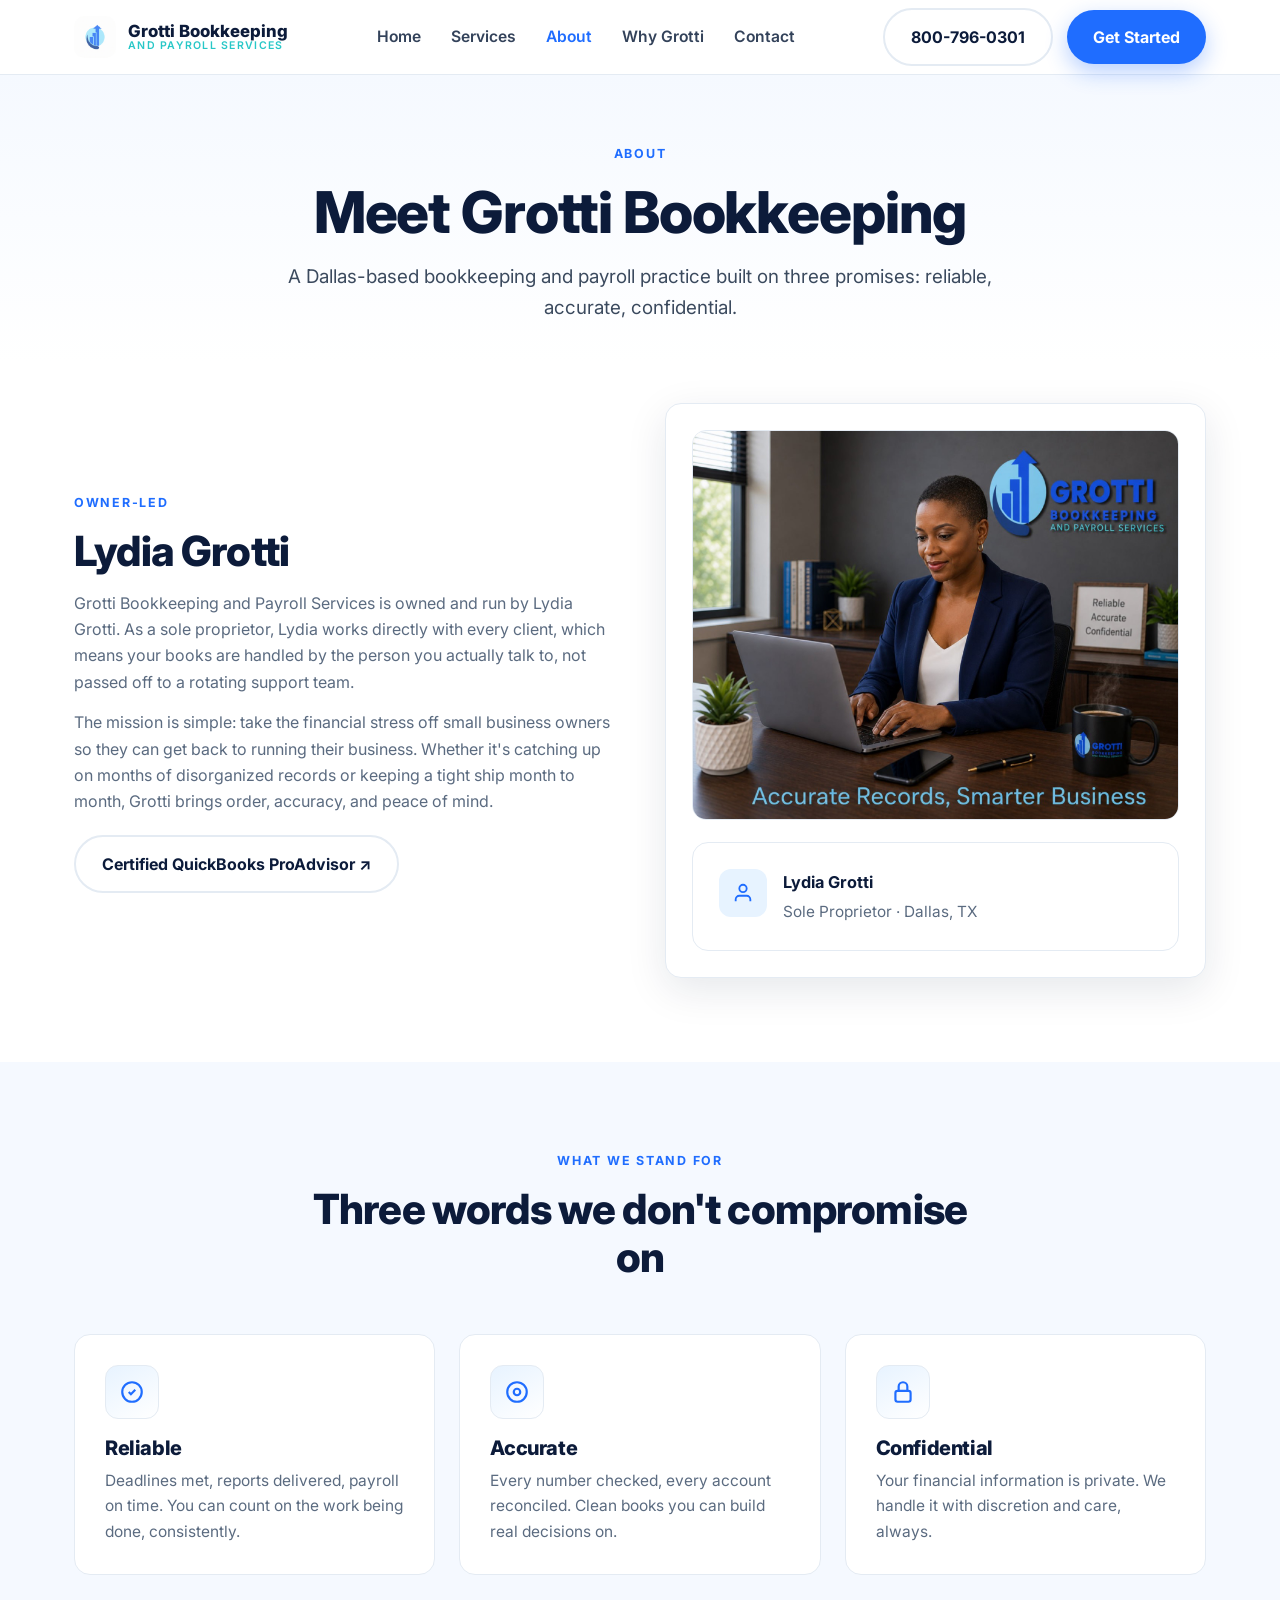
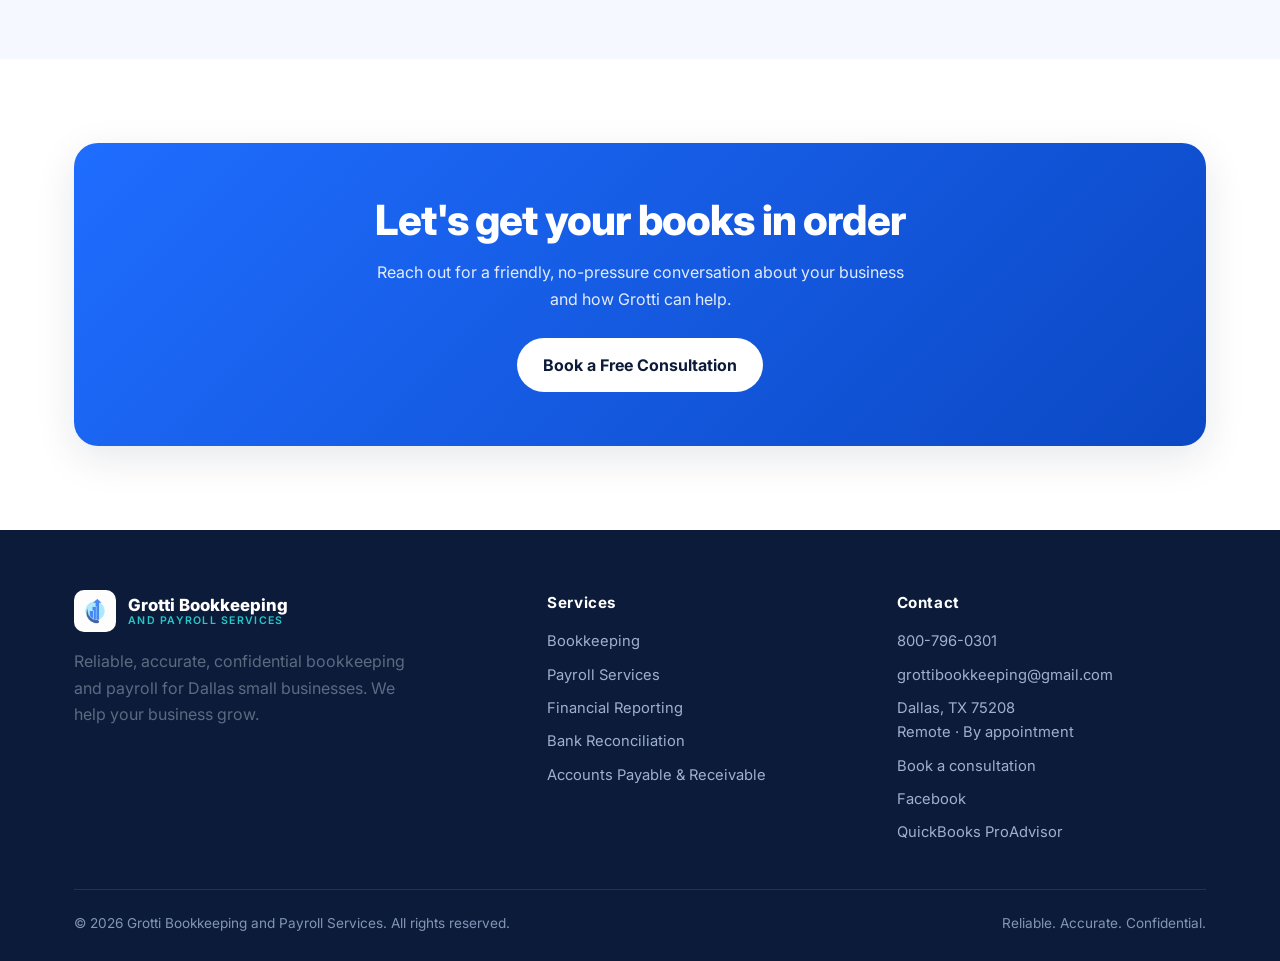
==== about.html @ 7649279b "Use Lydia's branded photo on the About page Swap the generic office stock photo for Lydia's own bran" ====
<!DOCTYPE html>
<html lang="en">
<head>
<meta charset="UTF-8">
<meta name="viewport" content="width=device-width,initial-scale=1">
<title>About | Grotti Bookkeeping and Payroll Services</title>
<meta name="description" content="Meet Lydia Grotti, owner of Grotti Bookkeeping and Payroll Services in Dallas, TX. Reliable, accurate, confidential financial support for small businesses.">
<link rel="preconnect" href="https://fonts.googleapis.com">
<link rel="preconnect" href="https://fonts.gstatic.com" crossorigin>
<link href="https://fonts.googleapis.com/css2?family=Inter:wght@400;500;600;700;800&display=swap" rel="stylesheet">
<link rel="stylesheet" href="styles.css">
</head>
<body>

<header class="site-header">
  <div class="container nav">
    <a href="index.html" class="brand">
      <img src="assets/icon-mark.png" alt="Grotti Bookkeeping" class="mark">
      <span class="bname">Grotti Bookkeeping<small>and Payroll Services</small></span>
    </a>
    <nav class="nav-links" id="navlinks">
      <a href="index.html">Home</a>
      <a href="services.html">Services</a>
      <a href="about.html" class="active">About</a>
      <a href="why.html">Why Grotti</a>
      <a href="contact.html">Contact</a>
    </nav>
    <div class="nav-cta">
      <a href="tel:8007960301" class="btn btn-ghost">800-796-0301</a>
      <a href="https://calendly.com/GBProspect" target="_blank" rel="noopener" class="btn btn-primary">Get Started</a>
      <button class="menu-toggle" aria-label="Menu" onclick="document.getElementById('navlinks').classList.toggle('open')">☰</button>
    </div>
  </div>
</header>

<section class="page-hero">
  <div class="container">
    <span class="eyebrow">About</span>
    <h1>Meet Grotti Bookkeeping</h1>
    <p class="lead">A Dallas-based bookkeeping and payroll practice built on three promises: reliable, accurate, confidential.</p>
  </div>
</section>

<section style="padding-top:40px">
  <div class="container feature-row">
    <div>
      <span class="eyebrow">Owner-led</span>
      <h2>Lydia Grotti</h2>
      <p style="margin-top:14px">Grotti Bookkeeping and Payroll Services is owned and run by Lydia Grotti. As a sole proprietor, Lydia works directly with every client, which means your books are handled by the person you actually talk to, not passed off to a rotating support team.</p>
      <p style="margin-top:14px">The mission is simple: take the financial stress off small business owners so they can get back to running their business. Whether it's catching up on months of disorganized records or keeping a tight ship month to month, Grotti brings order, accuracy, and peace of mind.</p>
      <p style="margin-top:20px">
        <a href="https://proadvisor.intuit.com/app/accountant/search?searchId=GrottiBookkeeping" target="_blank" rel="noopener" class="btn btn-ghost">Certified QuickBooks ProAdvisor ↗</a>
      </p>
    </div>
    <div class="hero-card">
      <img src="assets/photo-lydia-branded.jpg" alt="Lydia Grotti working at her desk, with the Grotti Bookkeeping logo and the tagline Accurate Records, Smarter Business" class="about-photo">
      <div class="info-card" style="margin-top:22px;margin-bottom:0;box-shadow:none">
        <div class="ico"><svg viewBox="0 0 24 24" fill="none" stroke="currentColor" stroke-width="2" width="22"><path d="M20 21v-2a4 4 0 00-4-4H8a4 4 0 00-4 4v2"/><circle cx="12" cy="7" r="4"/></svg></div>
        <div><h4>Lydia Grotti</h4><p>Sole Proprietor · Dallas, TX</p></div>
      </div>
    </div>
  </div>
</section>

<section class="bg-soft">
  <div class="container">
    <div class="section-head">
      <span class="eyebrow">What we stand for</span>
      <h2>Three words we don't compromise on</h2>
    </div>
    <div class="grid-3">
      <div class="card">
        <div class="ico"><svg viewBox="0 0 24 24" fill="none" stroke="currentColor" stroke-width="2"><path d="M9 12l2 2 4-4"/><circle cx="12" cy="12" r="9"/></svg></div>
        <h3>Reliable</h3>
        <p>Deadlines met, reports delivered, payroll on time. You can count on the work being done, consistently.</p>
      </div>
      <div class="card">
        <div class="ico"><svg viewBox="0 0 24 24" fill="none" stroke="currentColor" stroke-width="2"><circle cx="12" cy="12" r="9"/><circle cx="12" cy="12" r="3"/></svg></div>
        <h3>Accurate</h3>
        <p>Every number checked, every account reconciled. Clean books you can build real decisions on.</p>
      </div>
      <div class="card">
        <div class="ico"><svg viewBox="0 0 24 24" fill="none" stroke="currentColor" stroke-width="2"><rect x="5" y="11" width="14" height="10" rx="2"/><path d="M8 11V7a4 4 0 018 0v4"/></svg></div>
        <h3>Confidential</h3>
        <p>Your financial information is private. We handle it with discretion and care, always.</p>
      </div>
    </div>
  </div>
</section>

<section>
  <div class="container">
    <div class="cta-band">
      <h2>Let's get your books in order</h2>
      <p>Reach out for a friendly, no-pressure conversation about your business and how Grotti can help.</p>
      <div class="hero-cta">
        <a href="https://calendly.com/GBProspect" target="_blank" rel="noopener" class="btn btn-light">Book a Free Consultation</a>
      </div>
    </div>
  </div>
</section>

<footer class="footer">
  <div class="container">
    <div class="foot-grid">
      <div>
        <a href="index.html" class="brand"><img src="assets/icon-mark.png" alt="" class="mark"><span class="bname">Grotti Bookkeeping<small style="color:var(--teal)">and Payroll Services</small></span></a>
        <p style="margin-top:16px;max-width:34ch">Reliable, accurate, confidential bookkeeping and payroll for Dallas small businesses. We help your business grow.</p>
      </div>
      <div class="foot-col">
        <h5>Services</h5>
        <a href="services.html">Bookkeeping</a>
        <a href="services.html">Payroll Services</a>
        <a href="services.html">Financial Reporting</a>
        <a href="services.html">Bank Reconciliation</a>
        <a href="services.html">Accounts Payable & Receivable</a>
      </div>
      <div class="foot-col">
        <h5>Contact</h5>
        <a href="tel:8007960301">800-796-0301</a>
        <a href="mailto:grottibookkeeping@gmail.com">grottibookkeeping@gmail.com</a>
        <p>Dallas, TX 75208<br>Remote · By appointment</p>
        <a href="https://calendly.com/GBProspect" target="_blank" rel="noopener">Book a consultation</a>
        <a href="https://www.facebook.com/profile.php?id=61589196404228" target="_blank" rel="noopener">Facebook</a>
        <a href="https://proadvisor.intuit.com/app/accountant/search?searchId=GrottiBookkeeping" target="_blank" rel="noopener">QuickBooks ProAdvisor</a>
      </div>
    </div>
    <div class="foot-bottom">
      <span>© 2026 Grotti Bookkeeping and Payroll Services. All rights reserved.</span>
      <span>Reliable. Accurate. Confidential.</span>
    </div>
  </div>
</footer>

</body>
</html>
---- styles.css ----
/* ===========================================================
   Grotti Bookkeeping and Payroll Services
   Brand: royal blue / sky blue / teal accent / navy / ink
   =========================================================== */

:root{
  --royal:#1f6dff;        /* GROTTI blue */
  --royal-deep:#0b48c4;
  --sky:#9fd6ff;          /* light blue */
  --sky-soft:#e7f3ff;
  --teal:#27c7c7;         /* accent */
  --navy:#0c1b3a;         /* swoosh / dark sections */
  --navy-2:#11264f;
  --ink:#16202e;
  --muted:#5b6b80;
  --line:#e4ebf3;
  --bg:#ffffff;
  --bg-soft:#f5f9ff;
  --white:#ffffff;
  --radius:16px;
  --radius-sm:10px;
  --shadow:0 12px 40px rgba(12,27,58,.10);
  --shadow-sm:0 4px 18px rgba(12,27,58,.08);
  --max:1180px;
  --font:'Inter',-apple-system,BlinkMacSystemFont,'Segoe UI',Roboto,Helvetica,Arial,sans-serif;
}

*{box-sizing:border-box;margin:0;padding:0}
html{scroll-behavior:smooth}
body{
  font-family:var(--font);
  color:var(--ink);
  background:var(--bg);
  line-height:1.65;
  -webkit-font-smoothing:antialiased;
}
img{max-width:100%;display:block}
a{color:inherit;text-decoration:none}
.container{max-width:var(--max);margin:0 auto;padding:0 24px}

h1,h2,h3{line-height:1.15;letter-spacing:-.02em;font-weight:800;color:var(--navy)}
h1{font-size:clamp(2.2rem,5vw,3.6rem)}
h2{font-size:clamp(1.8rem,3.5vw,2.6rem)}
h3{font-size:1.25rem}
p{color:var(--muted)}
.lead{font-size:1.18rem;color:#3b4a5e;max-width:60ch}
.eyebrow{
  display:inline-block;text-transform:uppercase;letter-spacing:.14em;
  font-size:.78rem;font-weight:700;color:var(--royal);margin-bottom:14px;
}

/* ---------- Buttons ---------- */
.btn{
  display:inline-flex;align-items:center;gap:9px;
  padding:14px 26px;border-radius:999px;font-weight:700;font-size:1rem;
  transition:transform .15s ease,box-shadow .2s ease,background .2s ease;
  cursor:pointer;border:none;
}
.btn-primary{background:var(--royal);color:#fff;box-shadow:0 8px 22px rgba(31,109,255,.32)}
.btn-primary:hover{transform:translateY(-2px);background:var(--royal-deep)}
.btn-ghost{background:transparent;color:var(--navy);border:2px solid var(--line)}
.btn-ghost:hover{border-color:var(--royal);color:var(--royal)}
.btn-light{background:#fff;color:var(--navy)}
.btn-light:hover{transform:translateY(-2px)}
.btn-outline-light{background:transparent;color:#fff;border:2px solid rgba(255,255,255,.35)}
.btn-outline-light:hover{border-color:#fff}

/* ---------- Header ---------- */
.site-header{
  position:sticky;top:0;z-index:50;background:rgba(255,255,255,.9);
  backdrop-filter:saturate(180%) blur(12px);border-bottom:1px solid var(--line);
}
.nav{display:flex;align-items:center;justify-content:space-between;height:74px}
.brand{display:flex;align-items:center;gap:12px;font-weight:800;color:var(--navy)}
.brand .mark{width:42px;height:42px;border-radius:10px;flex:none}
.brand .bname{font-size:1.05rem;line-height:1.05}
.brand .bname small{display:block;font-size:.66rem;font-weight:600;letter-spacing:.12em;color:var(--teal);text-transform:uppercase}
.nav-links{display:flex;align-items:center;gap:30px}
.nav-links a{font-weight:600;color:#33425a;font-size:.98rem}
.nav-links a:hover,.nav-links a.active{color:var(--royal)}
.nav-cta{display:flex;align-items:center;gap:14px}
.menu-toggle{display:none;background:none;border:none;cursor:pointer;font-size:1.6rem;color:var(--navy)}

/* ---------- Hero ---------- */
.hero{
  position:relative;overflow:hidden;
  background:
    radial-gradient(1100px 500px at 85% -10%,rgba(31,109,255,.14),transparent 60%),
    linear-gradient(180deg,var(--bg-soft),#fff);
}
.hero-grid{display:grid;grid-template-columns:1.05fr .95fr;gap:50px;align-items:center;padding:80px 0 90px}
.hero h1 span{color:var(--royal)}
.hero .lead{margin:20px 0 30px}
.hero-cta{display:flex;gap:14px;flex-wrap:wrap}
.hero-trust{margin-top:32px;display:flex;gap:26px;flex-wrap:wrap;color:var(--muted);font-size:.92rem;font-weight:600}
.hero-trust span{display:flex;align-items:center;gap:8px}
.hero-trust .dot{width:9px;height:9px;border-radius:50%;background:var(--teal)}
.hero-art{position:relative}
.hero-card{
  background:#fff;border:1px solid var(--line);border-radius:var(--radius);
  box-shadow:var(--shadow);padding:26px;
}
.hero-logo-wrap{
  background:var(--bg-soft);border:1px solid var(--line);border-radius:14px;padding:30px 26px;display:flex;justify-content:center;
}
.hero-logo-wrap img{max-width:320px;width:100%}
.mini-stats{display:grid;grid-template-columns:repeat(3,1fr);gap:14px;margin-top:22px}
.mini-stat{background:var(--bg-soft);border-radius:12px;padding:14px;text-align:center}
.mini-stat b{display:block;font-size:1.5rem;color:var(--navy)}
.mini-stat small{color:var(--muted);font-size:.78rem;font-weight:600}

/* ---------- Sections ---------- */
section{padding:84px 0}
.section-head{text-align:center;max-width:680px;margin:0 auto 52px}
.section-head p{margin-top:14px}
.bg-soft{background:var(--bg-soft)}
.bg-navy{background:linear-gradient(160deg,var(--navy),var(--navy-2));color:#fff}
.bg-navy h2,.bg-navy h3{color:#fff}
.bg-navy p{color:#b9c6dd}

/* ---------- Service cards ---------- */
.grid-3{display:grid;grid-template-columns:repeat(3,1fr);gap:24px}
.grid-2{display:grid;grid-template-columns:repeat(2,1fr);gap:24px}
.card{
  background:#fff;border:1px solid var(--line);border-radius:var(--radius);
  padding:30px;transition:transform .18s ease,box-shadow .2s ease,border-color .2s;
}
.card:hover{transform:translateY(-4px);box-shadow:var(--shadow);border-color:#cfe0f7}
.card .ico{
  width:54px;height:54px;border-radius:13px;display:flex;align-items:center;justify-content:center;
  background:linear-gradient(150deg,var(--sky-soft),#fff);border:1px solid var(--line);
  color:var(--royal);margin-bottom:18px;
}
.card .ico svg{width:26px;height:26px}
.card h3{margin-bottom:8px}
.card p{font-size:.97rem}

/* ---------- Feature / why list ---------- */
.feature-row{display:grid;grid-template-columns:1fr 1fr;gap:50px;align-items:center}
.check-list{list-style:none;display:grid;gap:16px;margin-top:10px}
.check-list li{display:flex;gap:13px;align-items:flex-start;color:#33425a}
.check-list .tick{
  flex:none;width:26px;height:26px;border-radius:50%;background:rgba(39,199,199,.14);
  color:var(--teal);display:flex;align-items:center;justify-content:center;font-weight:800;font-size:.85rem;
}
.steps{counter-reset:s;display:grid;gap:22px}
.step{display:flex;gap:18px;align-items:flex-start}
.step .num{
  flex:none;width:44px;height:44px;border-radius:12px;background:var(--royal);color:#fff;
  display:flex;align-items:center;justify-content:center;font-weight:800;
}
.bg-navy .step .num{background:var(--teal);color:var(--navy)}
.bg-navy .check-list li{color:#c2cee3}

/* ---------- CTA band ---------- */
.cta-band{
  background:linear-gradient(135deg,var(--royal),var(--royal-deep));color:#fff;border-radius:24px;
  padding:54px;text-align:center;box-shadow:var(--shadow);
}
.cta-band h2{color:#fff}
.cta-band p{color:rgba(255,255,255,.88);max-width:55ch;margin:14px auto 26px}
.cta-band .hero-cta{justify-content:center}

/* ---------- Contact ---------- */
.contact-grid{display:grid;grid-template-columns:1fr 1fr;gap:40px}
.info-card{background:#fff;border:1px solid var(--line);border-radius:var(--radius);padding:26px;display:flex;gap:16px;align-items:flex-start;margin-bottom:18px}
.info-card .ico{flex:none;width:48px;height:48px;border-radius:12px;background:var(--sky-soft);color:var(--royal);display:flex;align-items:center;justify-content:center}
.info-card .ico svg{width:22px;height:22px}
.info-card h4{color:var(--navy);font-size:1.02rem;margin-bottom:3px}
.info-card a,.info-card p{color:var(--muted);font-size:.96rem}
.info-card a:hover{color:var(--royal)}
.form{background:#fff;border:1px solid var(--line);border-radius:var(--radius);padding:30px;box-shadow:var(--shadow-sm)}
.form label{display:block;font-weight:600;color:var(--navy);font-size:.9rem;margin:0 0 7px}
.field{margin-bottom:18px}
.input,.textarea,select.input{
  width:100%;padding:13px 15px;border:1px solid var(--line);border-radius:10px;font-family:inherit;
  font-size:1rem;color:var(--ink);background:#fbfdff;transition:border-color .15s,box-shadow .15s;
}
.input:focus,.textarea:focus{outline:none;border-color:var(--royal);box-shadow:0 0 0 3px rgba(31,109,255,.14)}
.textarea{min-height:130px;resize:vertical}

/* ---------- Media / photos ---------- */
.hero-photo{width:100%;height:auto;border-radius:14px;display:block;border:1px solid var(--line)}
.media{width:100%;height:auto;border-radius:var(--radius);box-shadow:var(--shadow);border:1px solid var(--line);object-fit:cover}
.media-band{padding-top:8px}
.about-photo{width:100%;height:auto;border-radius:14px;display:block;border:1px solid var(--line)}

/* ---------- Page hero (inner) ---------- */
.page-hero{background:linear-gradient(180deg,var(--bg-soft),#fff);padding:64px 0 40px;text-align:center}
.page-hero .lead{margin:16px auto 0}

/* ---------- Footer ---------- */
.footer{background:var(--navy);color:#c4d0e6;padding:60px 0 26px}
.footer a{color:#c4d0e6}
.footer a:hover{color:#fff}
.foot-grid{display:grid;grid-template-columns:1.4fr 1fr 1fr;gap:40px;margin-bottom:36px}
.footer .brand{color:#fff}
.footer .bname{color:#fff}
.foot-col h5{color:#fff;font-size:.95rem;margin-bottom:14px;letter-spacing:.04em}
.foot-col a,.foot-col p{display:block;font-size:.92rem;margin-bottom:9px;color:#9fb0cd}
.foot-bottom{border-top:1px solid rgba(255,255,255,.1);padding-top:22px;display:flex;justify-content:space-between;flex-wrap:wrap;gap:10px;font-size:.85rem;color:#8295b5}

/* ---------- Responsive ---------- */
@media(max-width:900px){
  .hero-grid,.feature-row,.contact-grid{grid-template-columns:1fr}
  .grid-3{grid-template-columns:1fr 1fr}
  .foot-grid{grid-template-columns:1fr 1fr}
  .nav-links{
    position:absolute;top:74px;left:0;right:0;background:#fff;flex-direction:column;
    gap:0;padding:8px 0;border-bottom:1px solid var(--line);display:none;
  }
  .nav-links.open{display:flex}
  .nav-links a{padding:13px 24px;width:100%}
  .menu-toggle{display:block}
  .nav-cta .btn-ghost{display:none}
}
@media(max-width:560px){
  .grid-3,.grid-2{grid-template-columns:1fr}
  .foot-grid{grid-template-columns:1fr}
  .cta-band{padding:36px 22px}
  section{padding:60px 0}
}
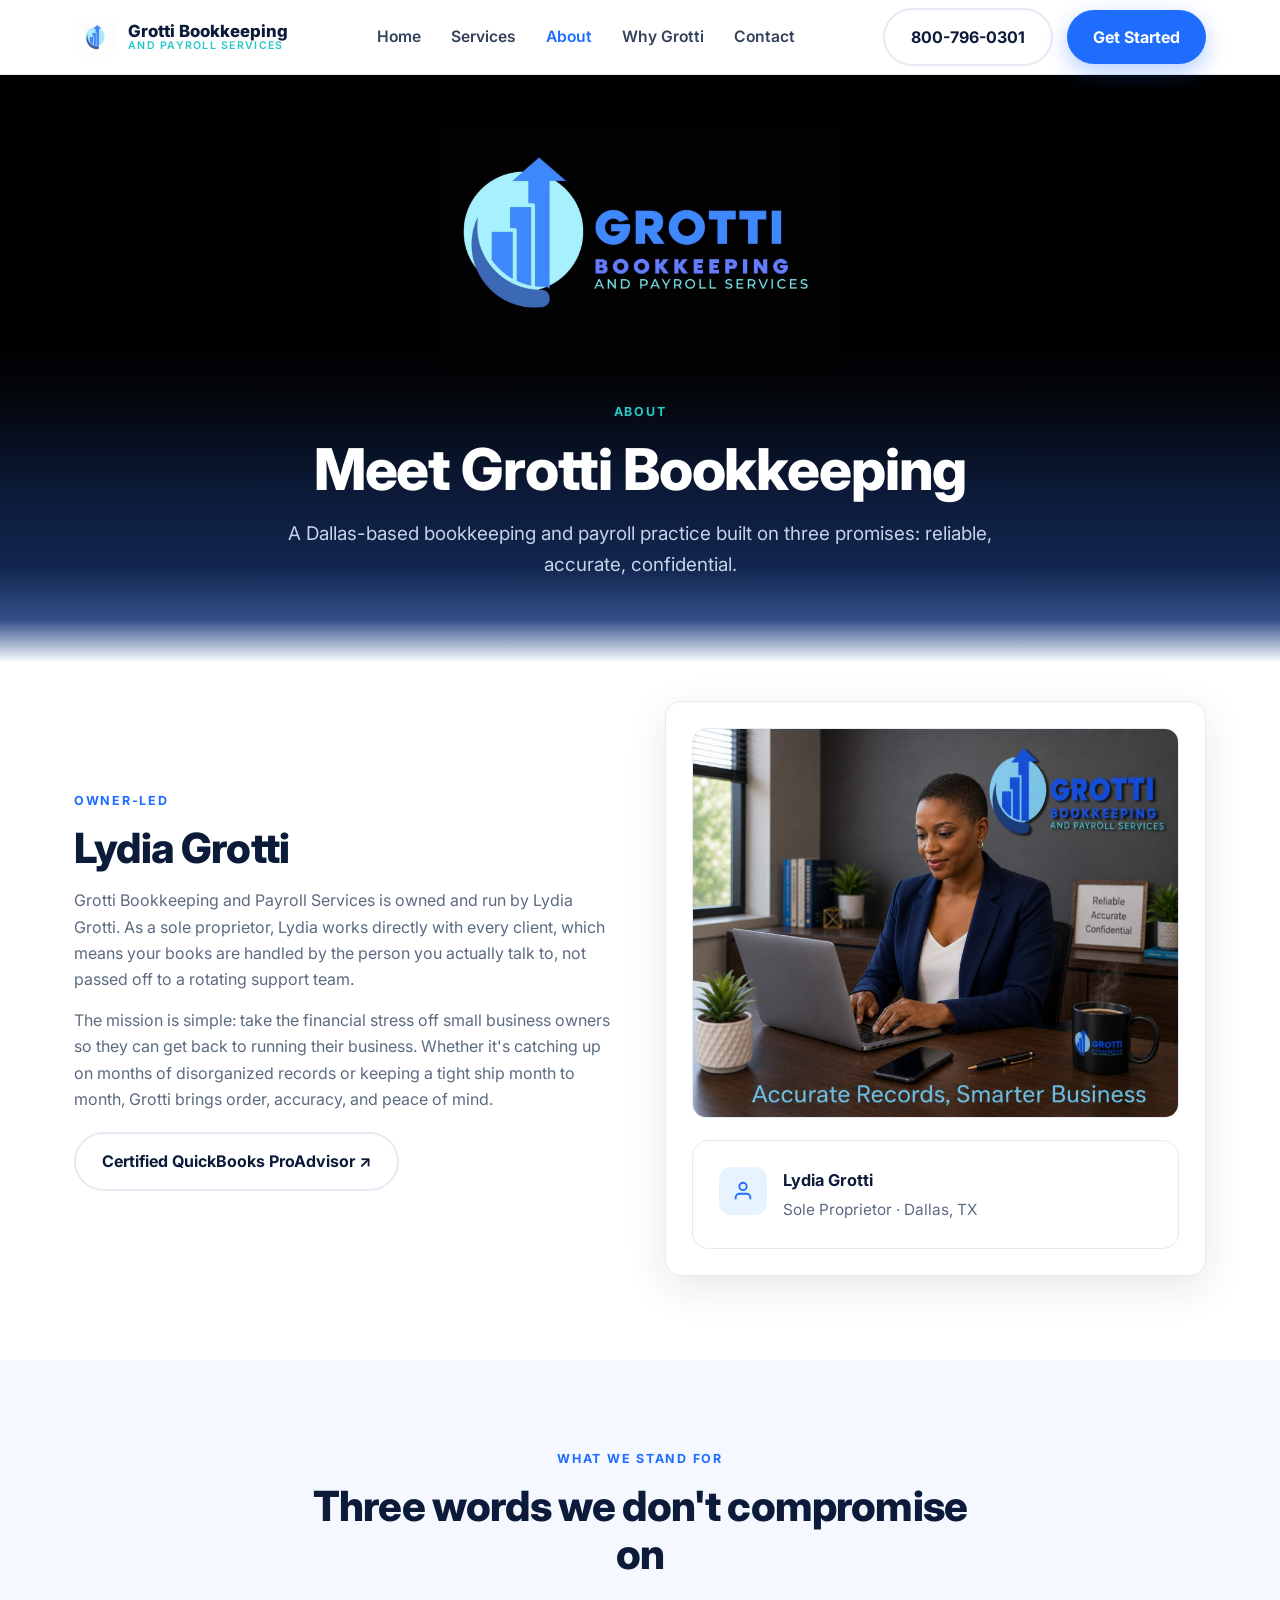
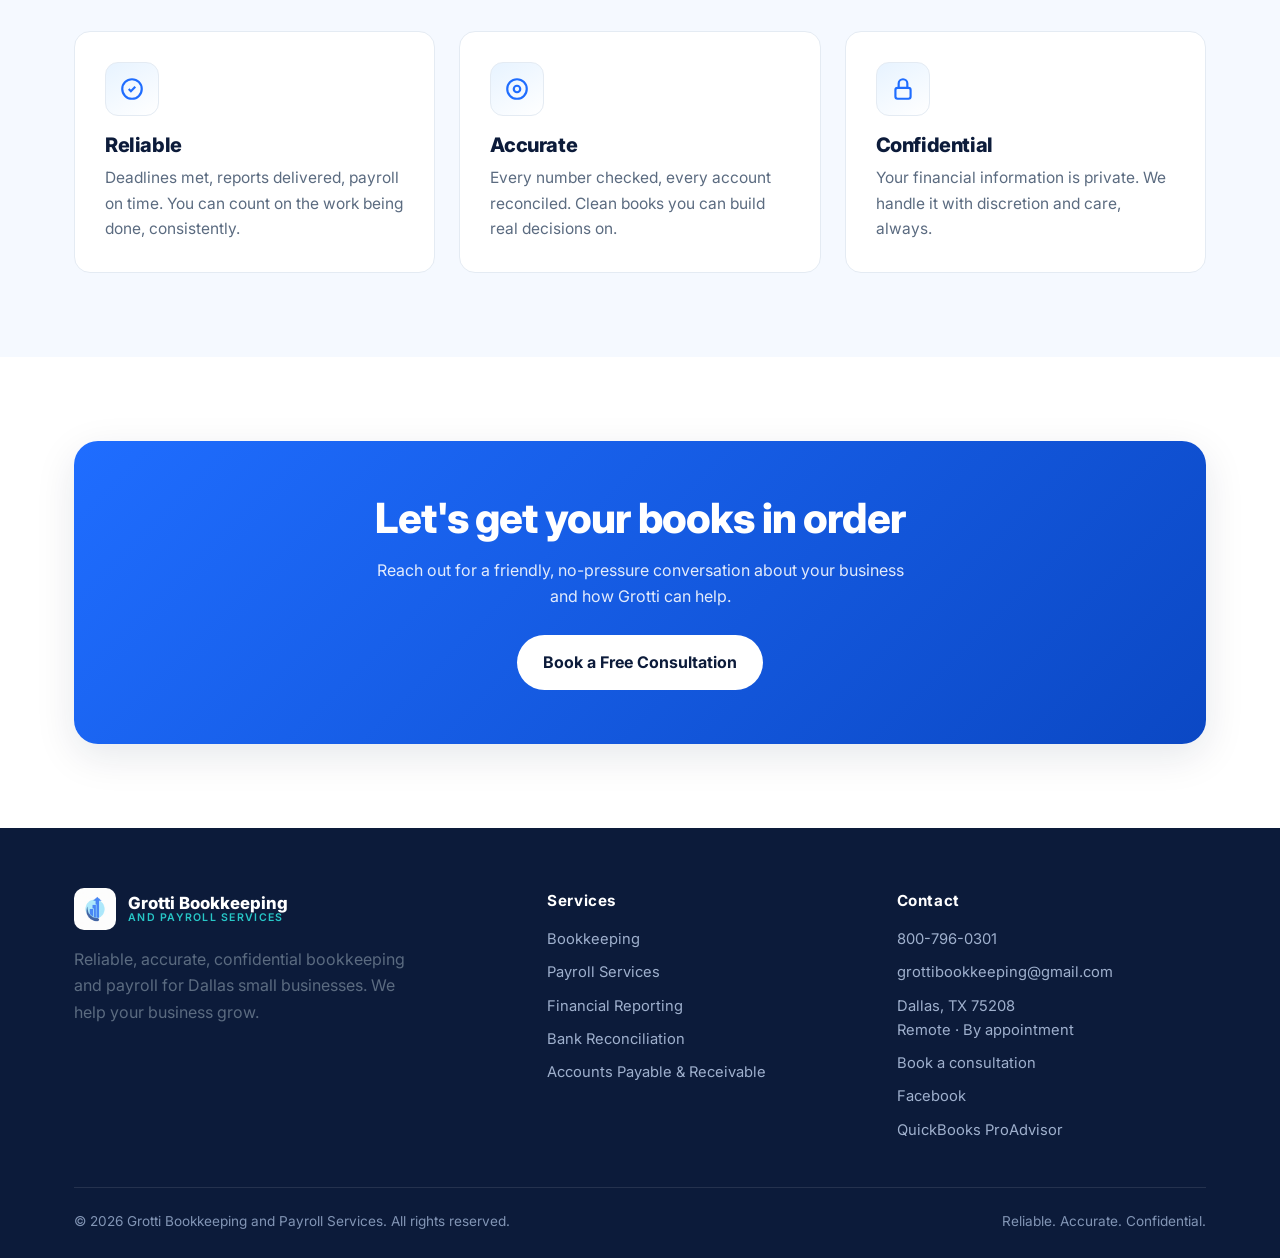
==== commit de9574a7: "Open every page dark with logo, graduate to light Per Lydia's feedback: each page now opens on a bla" ====
--- a/about.html
+++ b/about.html
@@ -33,11 +33,12 @@
   </div>
 </header>
 
-<section class="page-hero">
+<section class="page-hero page-hero-dark">
   <div class="container">
-    <span class="eyebrow">About</span>
+    <img src="assets/logo-black.jpg" alt="Grotti Bookkeeping and Payroll Services" class="page-hero-logo">
+    <span class="eyebrow eyebrow-light">About</span>
     <h1>Meet Grotti Bookkeeping</h1>
-    <p class="lead">A Dallas-based bookkeeping and payroll practice built on three promises: reliable, accurate, confidential.</p>
+    <p class="lead lead-light">A Dallas-based bookkeeping and payroll practice built on three promises: reliable, accurate, confidential.</p>
   </div>
 </section>
 
--- a/styles.css
+++ b/styles.css
@@ -96,6 +96,31 @@
 .hero-trust span{display:flex;align-items:center;gap:8px}
 .hero-trust .dot{width:9px;height:9px;border-radius:50%;background:var(--teal)}
 .hero-art{position:relative}
+
+/* ---------- Dark hero that graduates to light ---------- */
+.hero-dark{
+  background:linear-gradient(180deg,
+    #000 0%,
+    #000 20%,
+    #03060d 32%,
+    var(--navy) 52%,
+    var(--navy-2) 68%,
+    #284476 80%,
+    #6f93cf 91%,
+    var(--bg-soft) 100%);
+}
+.hero-inner{text-align:center;max-width:760px;padding:64px 24px 96px}
+.hero-logo{
+  width:100%;max-width:560px;margin:0 auto 22px;
+  display:block;border-radius:8px;
+}
+.eyebrow-light{color:var(--teal)}
+.hero-dark h1{color:#fff}
+.hero-dark h1 span{color:var(--sky)}
+.lead-light{color:#c6d4ea;margin:20px auto 30px}
+.hero-dark .hero-cta{justify-content:center}
+.hero-trust-light{justify-content:center;color:#aebbd2}
+.hero-trust-light .dot{background:var(--teal)}
 .hero-card{
   background:#fff;border:1px solid var(--line);border-radius:var(--radius);
   box-shadow:var(--shadow);padding:26px;
@@ -189,6 +214,25 @@
 .page-hero{background:linear-gradient(180deg,var(--bg-soft),#fff);padding:64px 0 40px;text-align:center}
 .page-hero .lead{margin:16px auto 0}
 
+/* ---------- Dark page hero (inner) — logo, graduates to light ---------- */
+.page-hero-dark{
+  background:linear-gradient(180deg,
+    #000 0%,
+    #000 46%,
+    #04070e 56%,
+    var(--navy) 72%,
+    var(--navy-2) 84%,
+    #335089 93%,
+    var(--bg-soft) 100%);
+  padding:52px 0 80px;
+}
+.page-hero-logo{
+  width:100%;max-width:400px;margin:0 auto 22px;
+  display:block;border-radius:8px;
+}
+.page-hero-dark h1{color:#fff}
+.page-hero-dark .lead{color:#c6d4ea}
+
 /* ---------- Footer ---------- */
 .footer{background:var(--navy);color:#c4d0e6;padding:60px 0 26px}
 .footer a{color:#c4d0e6}
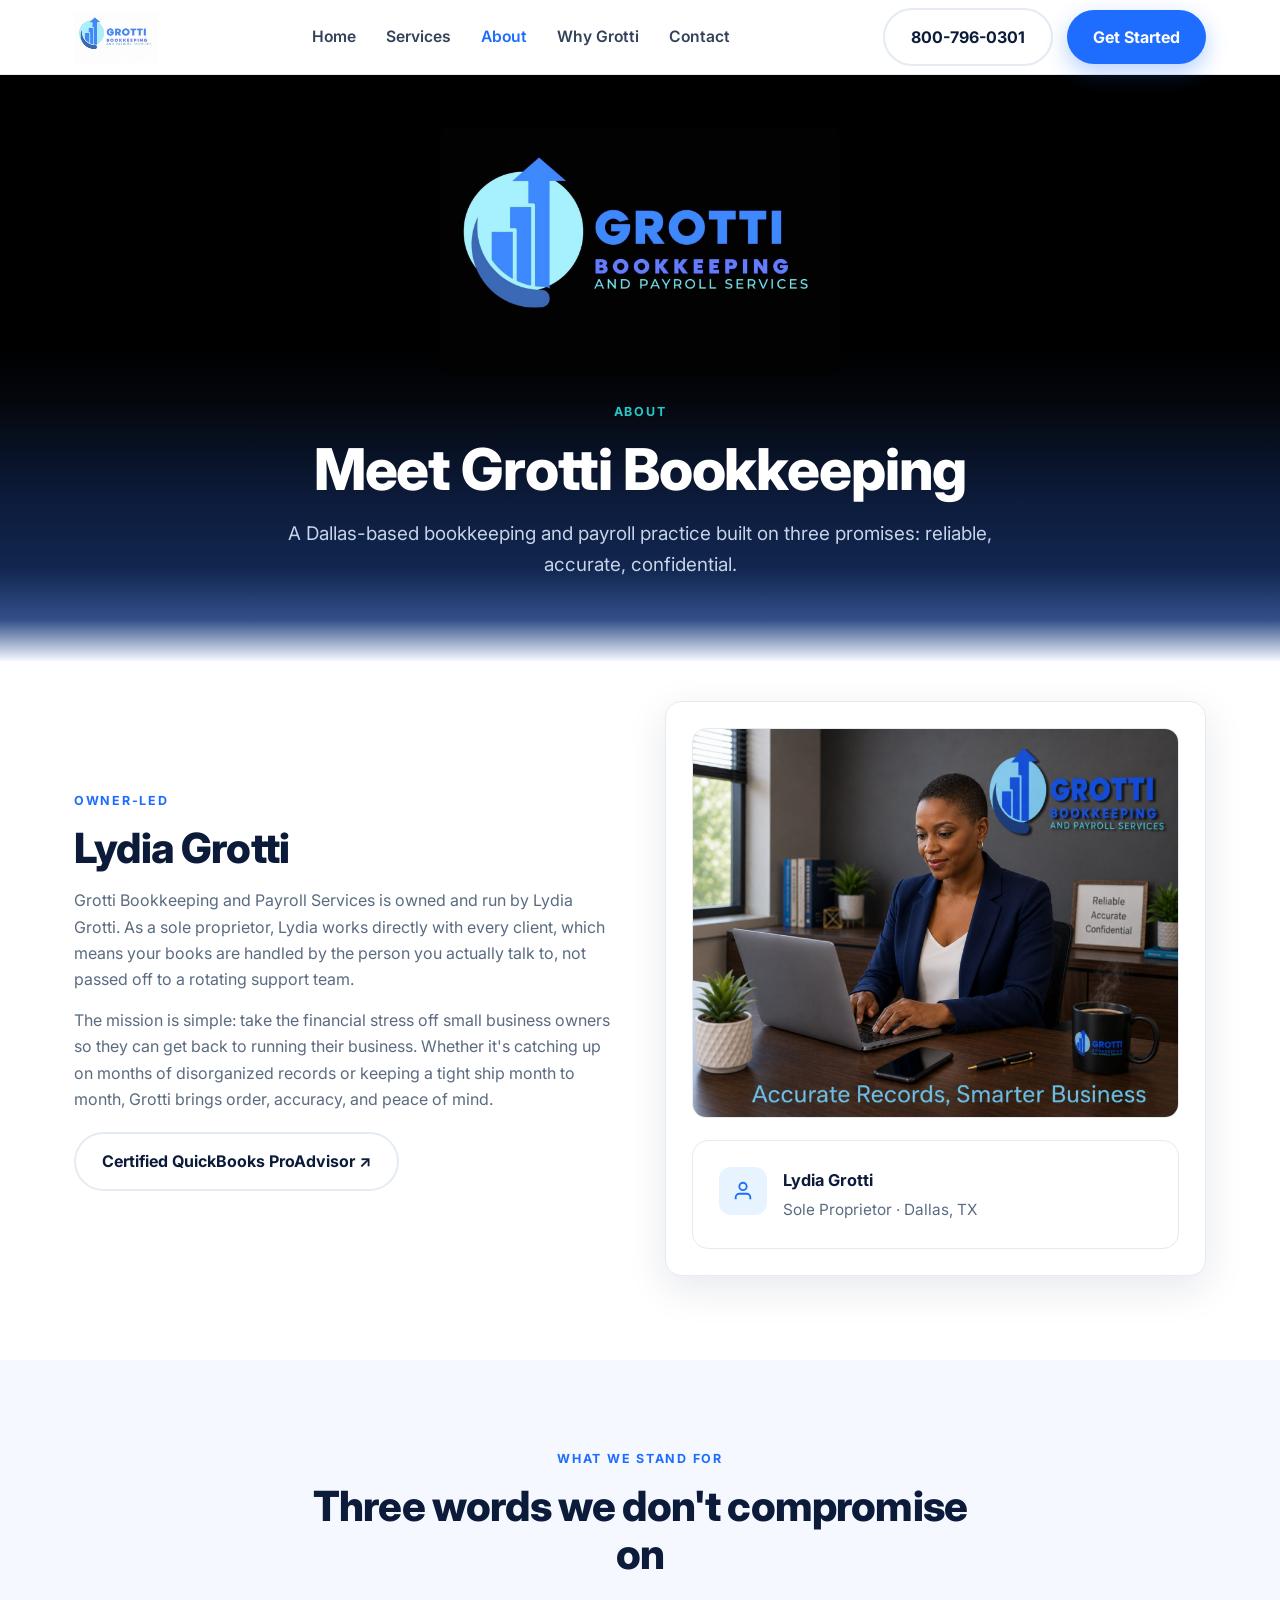
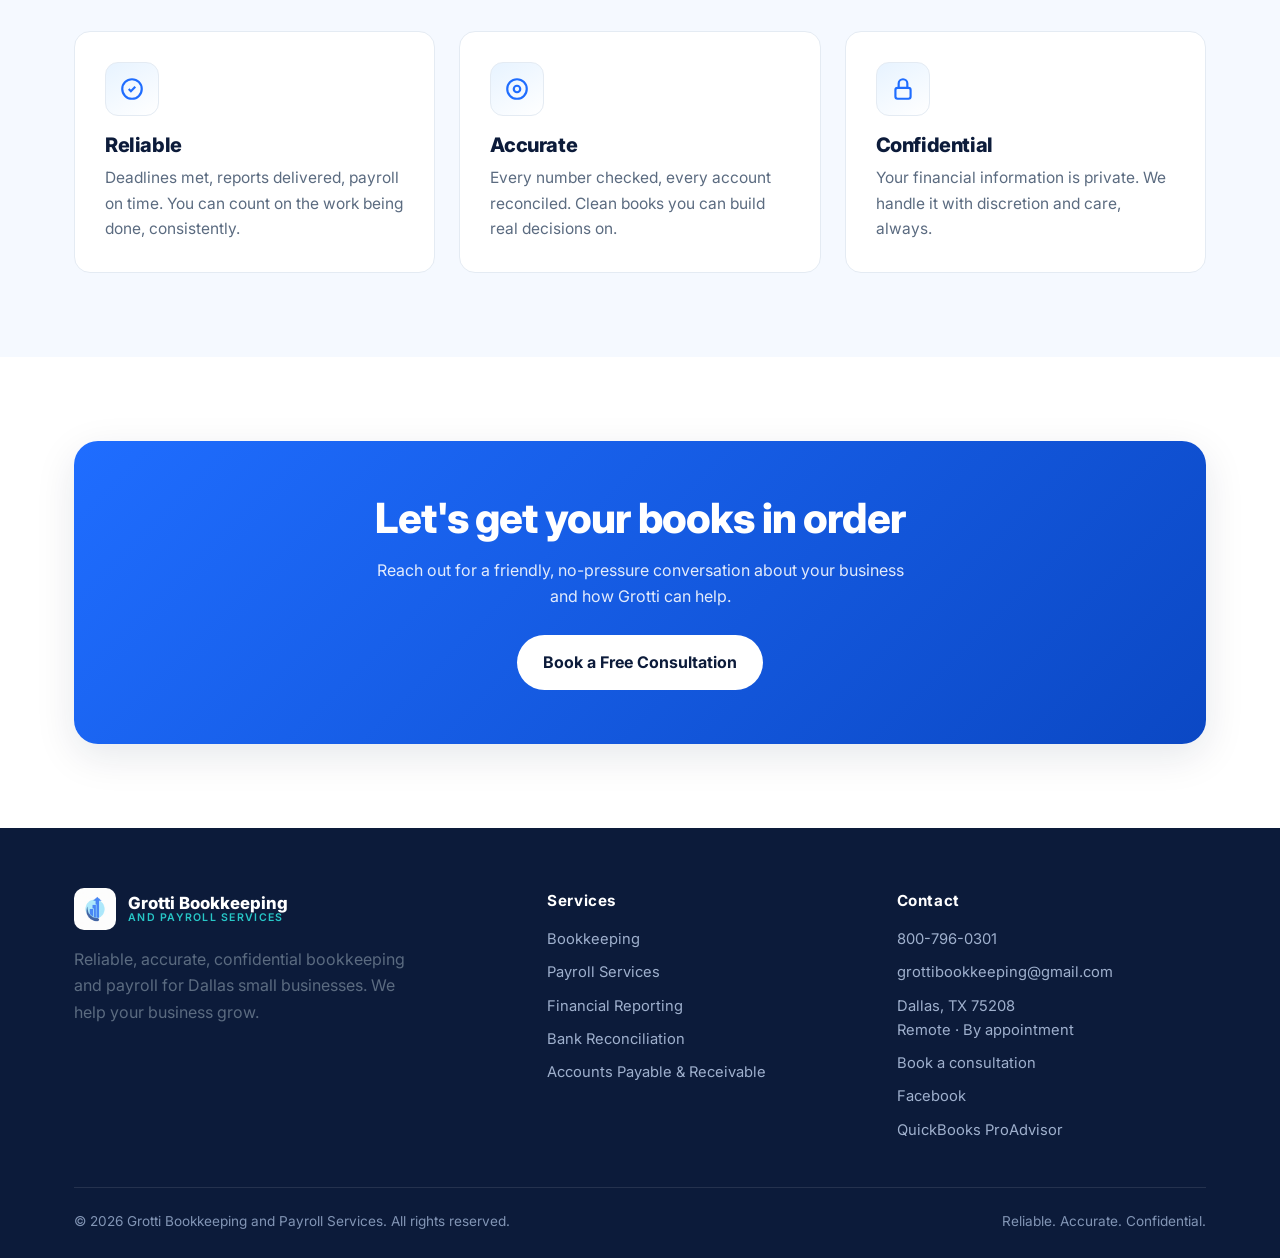
==== commit 5ee9ca75: "Use the actual Grotti logo in the site header Replaces the icon-mark + typed text lockup with the re" ====
--- a/about.html
+++ b/about.html
@@ -15,8 +15,7 @@
 <header class="site-header">
   <div class="container nav">
     <a href="index.html" class="brand">
-      <img src="assets/icon-mark.png" alt="Grotti Bookkeeping" class="mark">
-      <span class="bname">Grotti Bookkeeping<small>and Payroll Services</small></span>
+      <img src="assets/logo-light.png" alt="Grotti Bookkeeping and Payroll Services" class="brand-logo">
     </a>
     <nav class="nav-links" id="navlinks">
       <a href="index.html">Home</a>
--- a/styles.css
+++ b/styles.css
@@ -72,6 +72,7 @@
 }
 .nav{display:flex;align-items:center;justify-content:space-between;height:74px}
 .brand{display:flex;align-items:center;gap:12px;font-weight:800;color:var(--navy)}
+.brand-logo{height:52px;width:auto;display:block}
 .brand .mark{width:42px;height:42px;border-radius:10px;flex:none}
 .brand .bname{font-size:1.05rem;line-height:1.05}
 .brand .bname small{display:block;font-size:.66rem;font-weight:600;letter-spacing:.12em;color:var(--teal);text-transform:uppercase}
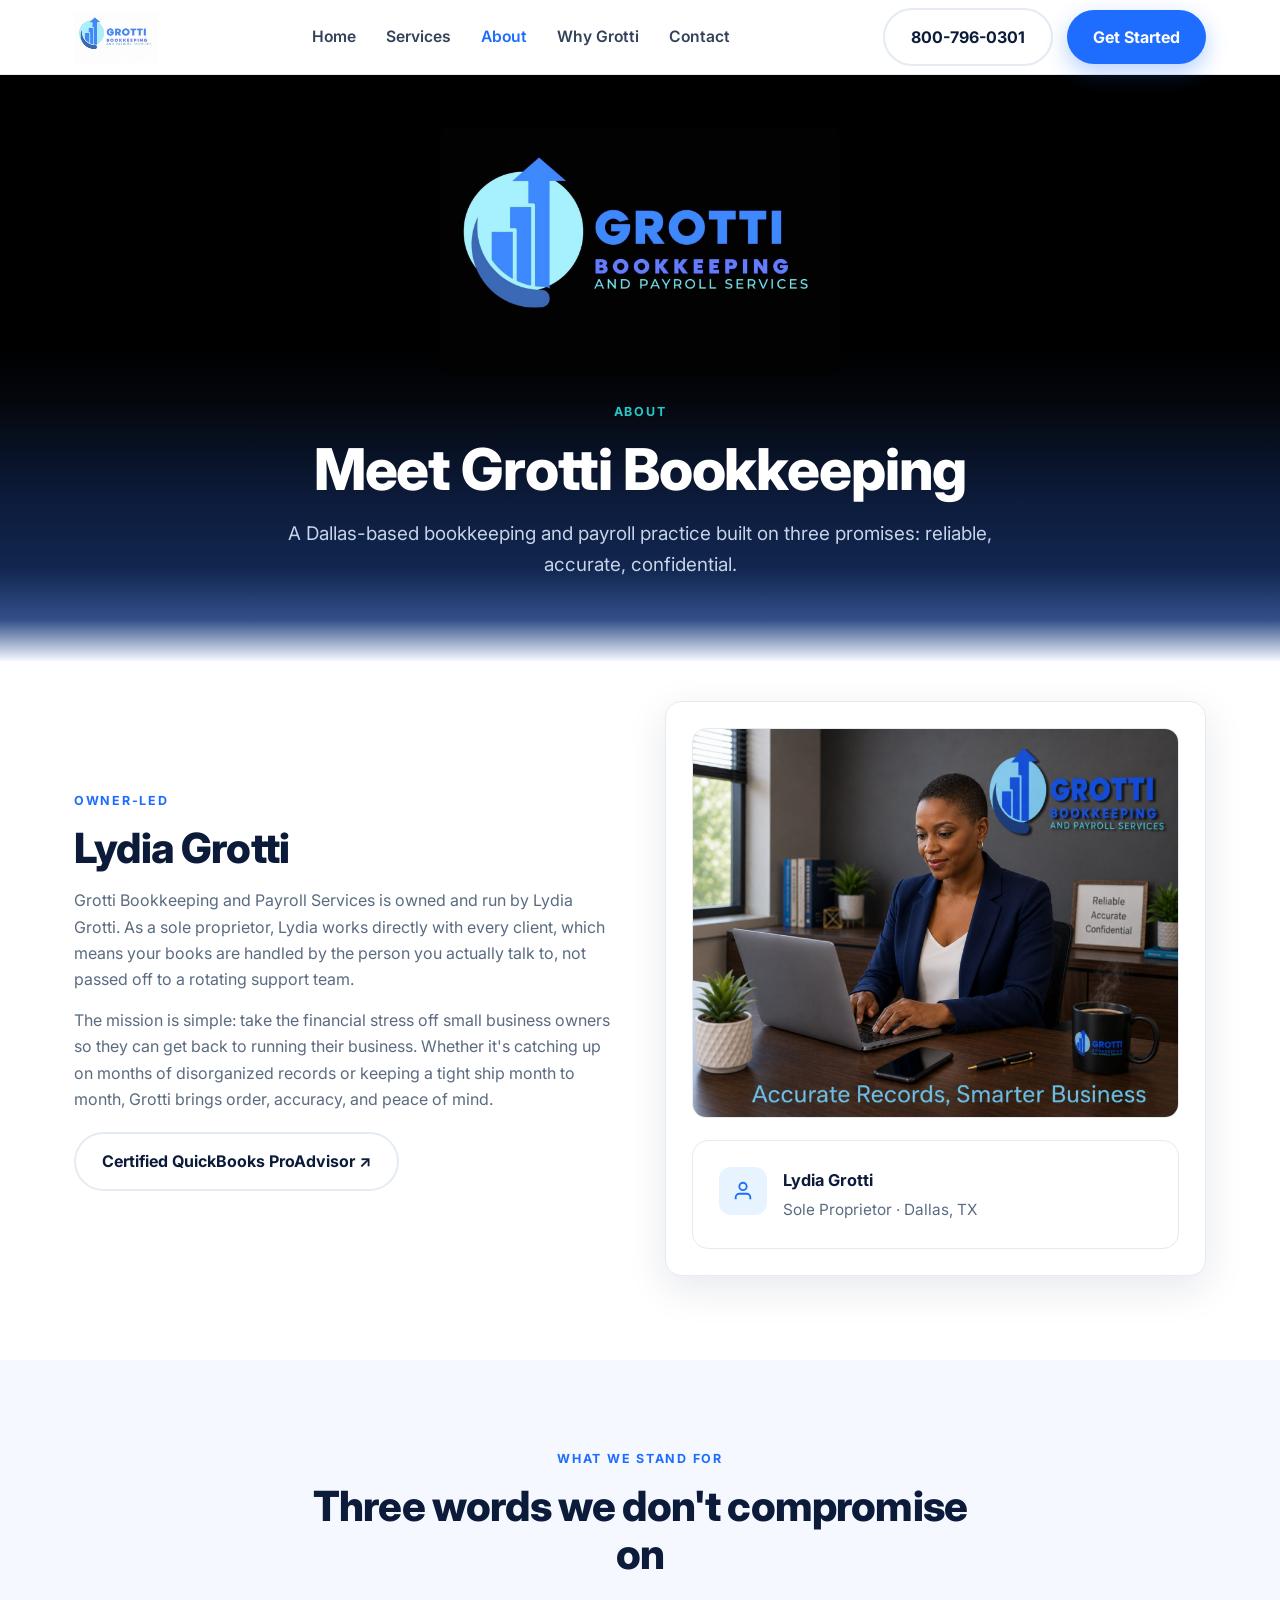
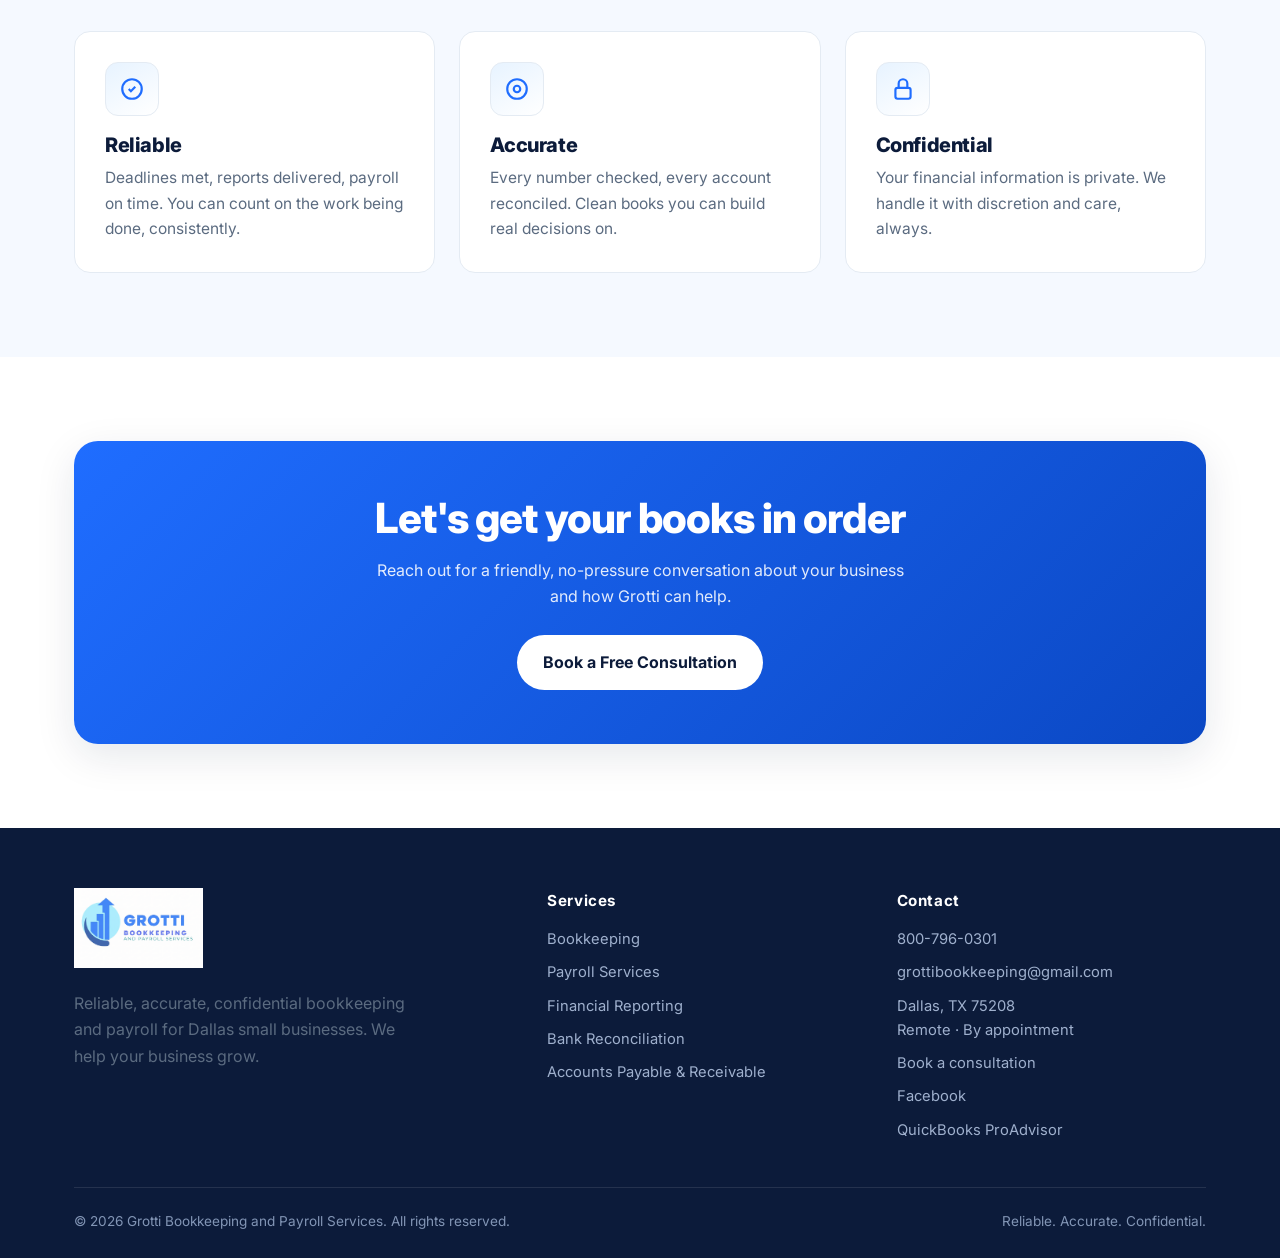
==== commit bcc735c7: "Use the actual Grotti logo in the footer too Replaces the footer icon-mark + typed text with the rea" ====
--- a/about.html
+++ b/about.html
@@ -104,7 +104,7 @@
   <div class="container">
     <div class="foot-grid">
       <div>
-        <a href="index.html" class="brand"><img src="assets/icon-mark.png" alt="" class="mark"><span class="bname">Grotti Bookkeeping<small style="color:var(--teal)">and Payroll Services</small></span></a>
+        <a href="index.html" class="brand"><img src="assets/logo-light.png" alt="Grotti Bookkeeping and Payroll Services" class="footer-logo"></a>
         <p style="margin-top:16px;max-width:34ch">Reliable, accurate, confidential bookkeeping and payroll for Dallas small businesses. We help your business grow.</p>
       </div>
       <div class="foot-col">
--- a/styles.css
+++ b/styles.css
@@ -241,6 +241,7 @@
 .foot-grid{display:grid;grid-template-columns:1.4fr 1fr 1fr;gap:40px;margin-bottom:36px}
 .footer .brand{color:#fff}
 .footer .bname{color:#fff}
+.footer-logo{height:80px;width:auto;display:block;margin-bottom:6px}
 .foot-col h5{color:#fff;font-size:.95rem;margin-bottom:14px;letter-spacing:.04em}
 .foot-col a,.foot-col p{display:block;font-size:.92rem;margin-bottom:9px;color:#9fb0cd}
 .foot-bottom{border-top:1px solid rgba(255,255,255,.1);padding-top:22px;display:flex;justify-content:space-between;flex-wrap:wrap;gap:10px;font-size:.85rem;color:#8295b5}
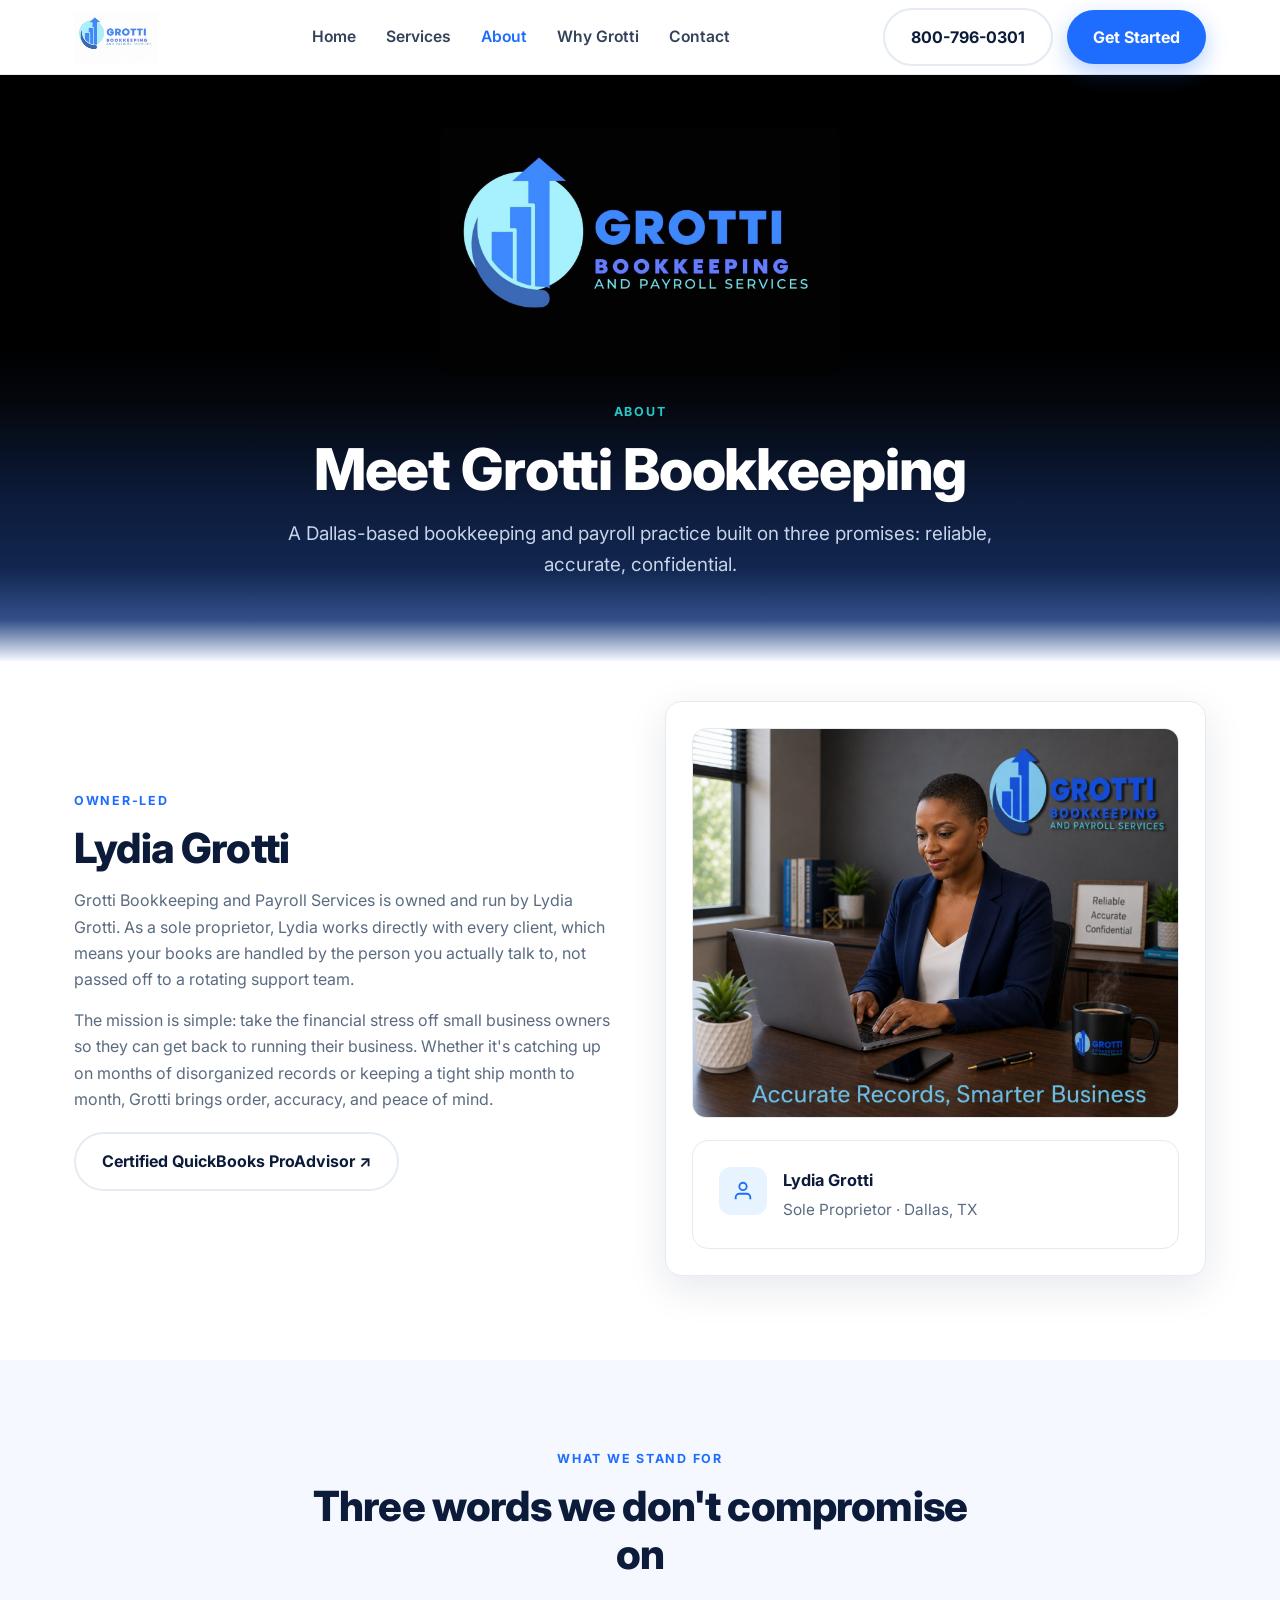
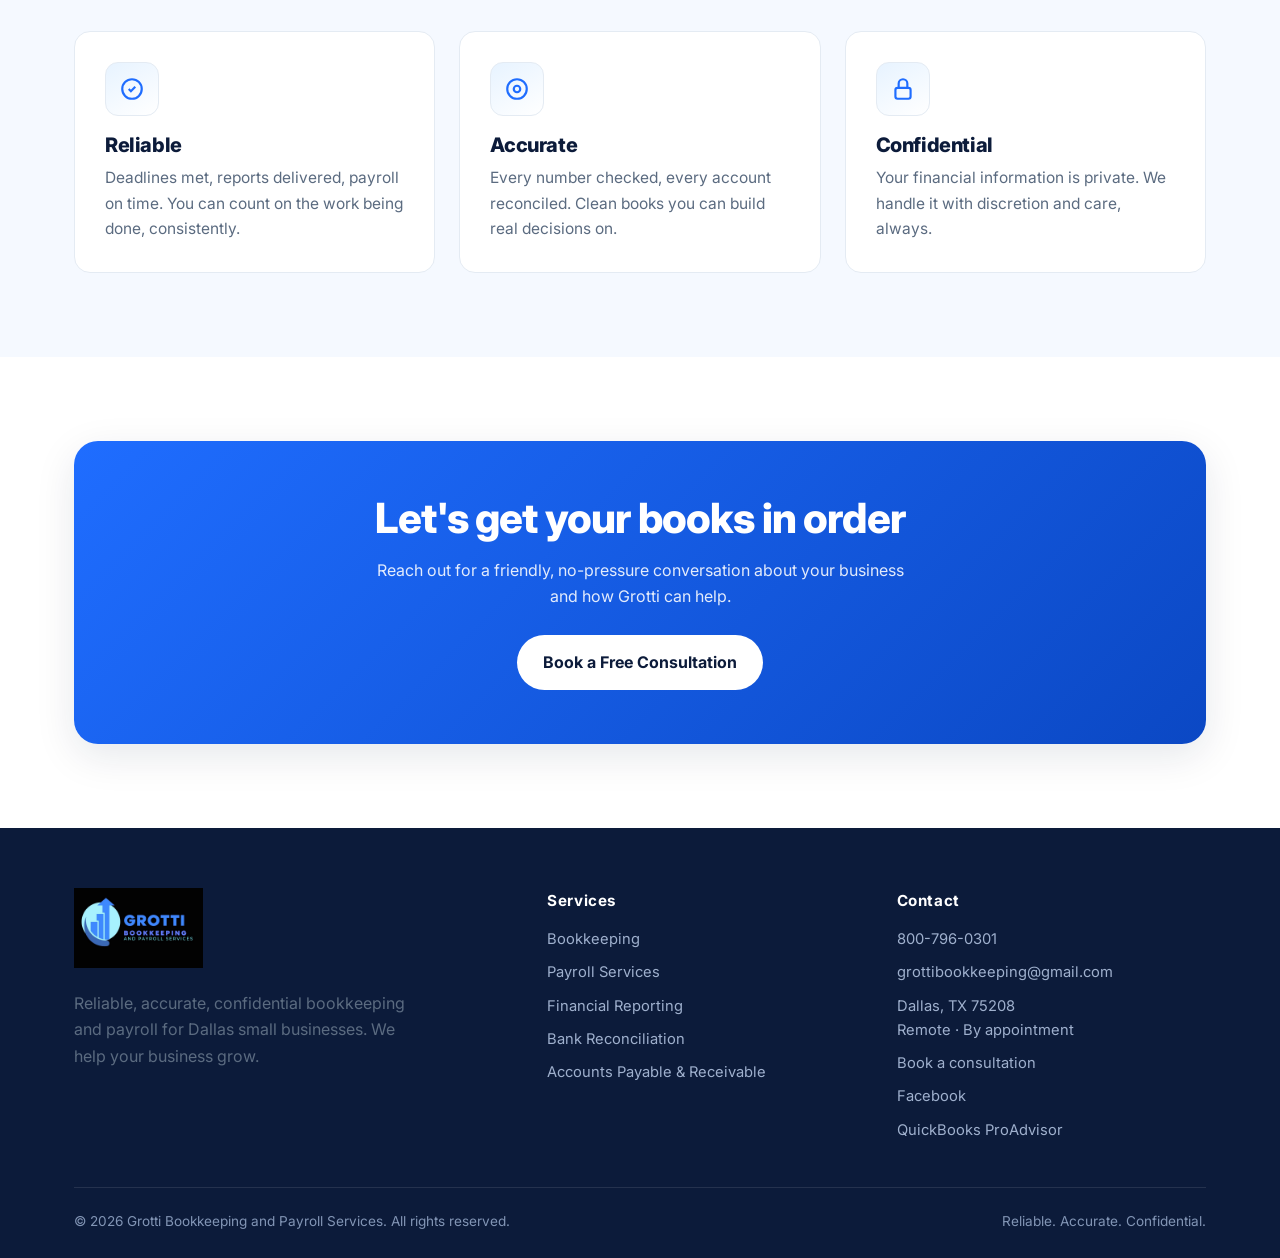
==== commit 46f1c10c: "Use dark-background logo in footer to fix white box on navy logo-light.png has a solid white backgro" ====
--- a/about.html
+++ b/about.html
@@ -104,7 +104,7 @@
   <div class="container">
     <div class="foot-grid">
       <div>
-        <a href="index.html" class="brand"><img src="assets/logo-light.png" alt="Grotti Bookkeeping and Payroll Services" class="footer-logo"></a>
+        <a href="index.html" class="brand"><img src="assets/logo-black.jpg" alt="Grotti Bookkeeping and Payroll Services" class="footer-logo"></a>
         <p style="margin-top:16px;max-width:34ch">Reliable, accurate, confidential bookkeeping and payroll for Dallas small businesses. We help your business grow.</p>
       </div>
       <div class="foot-col">
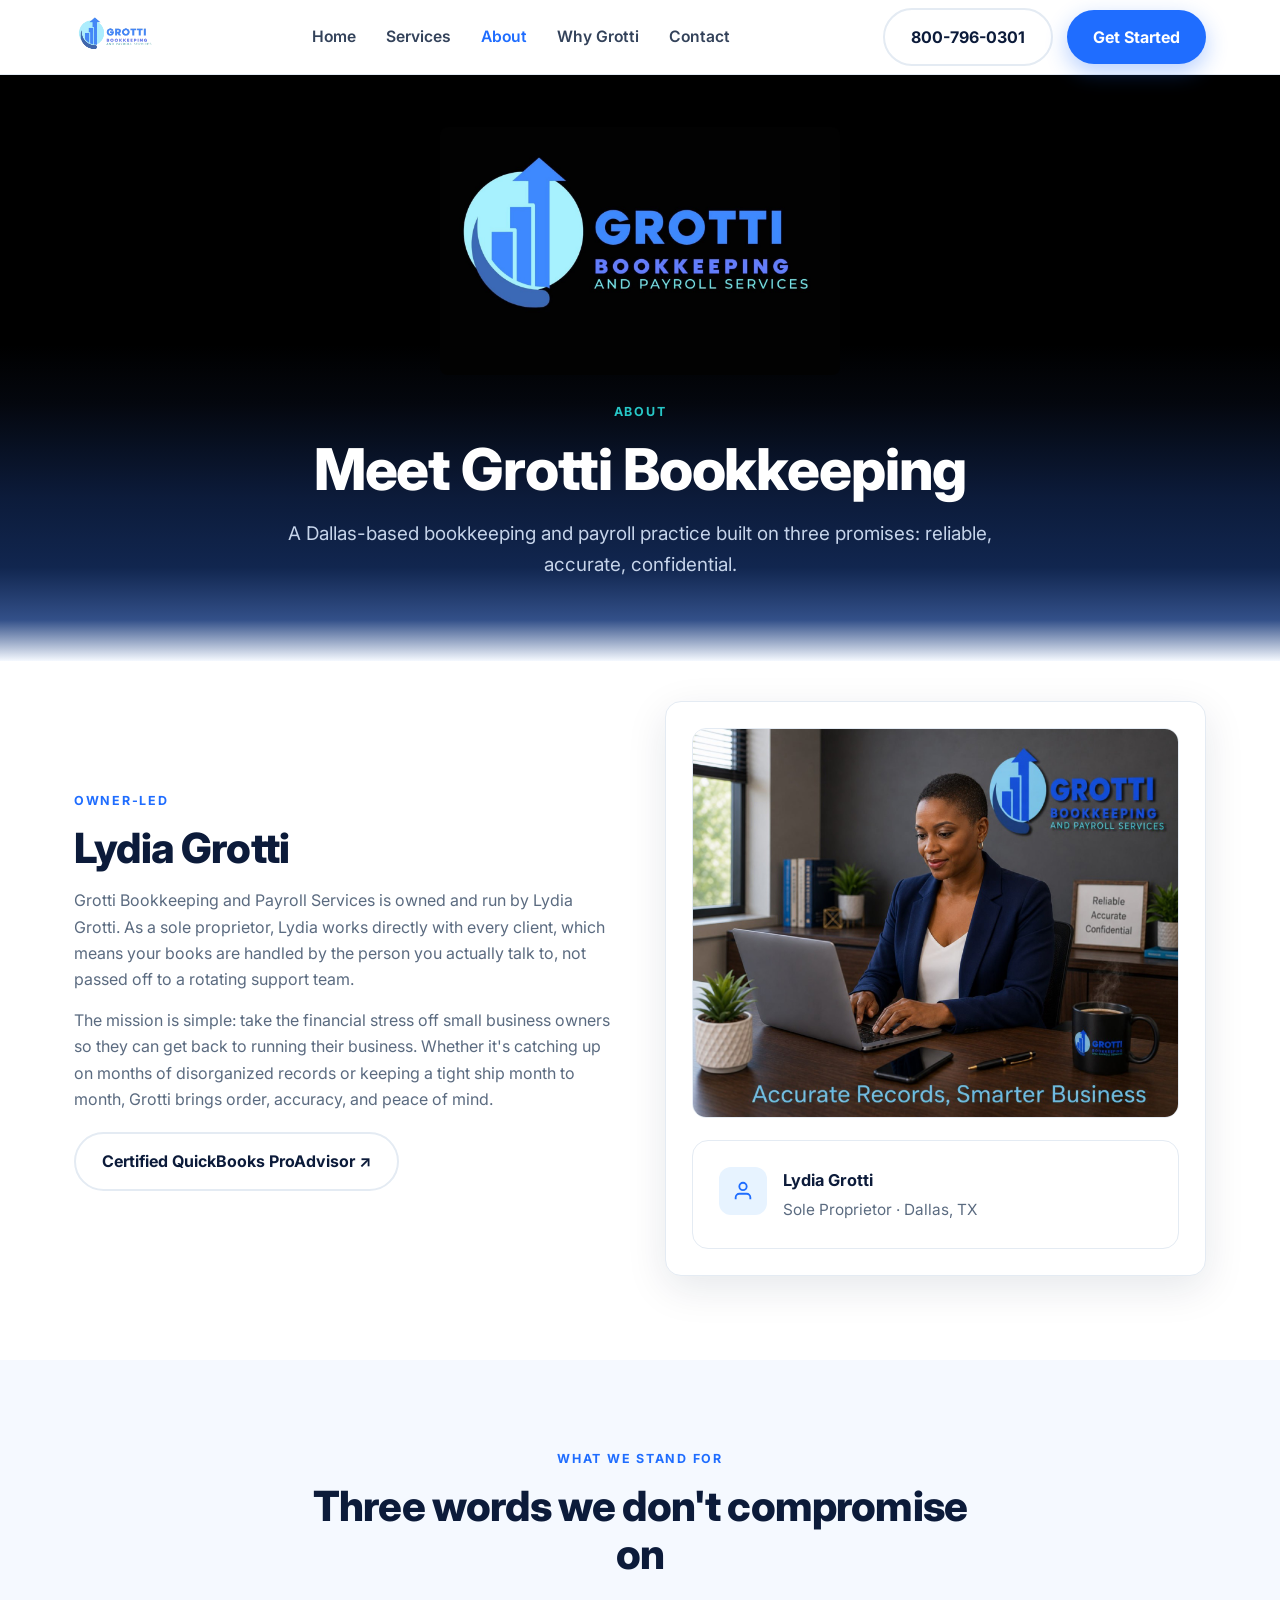
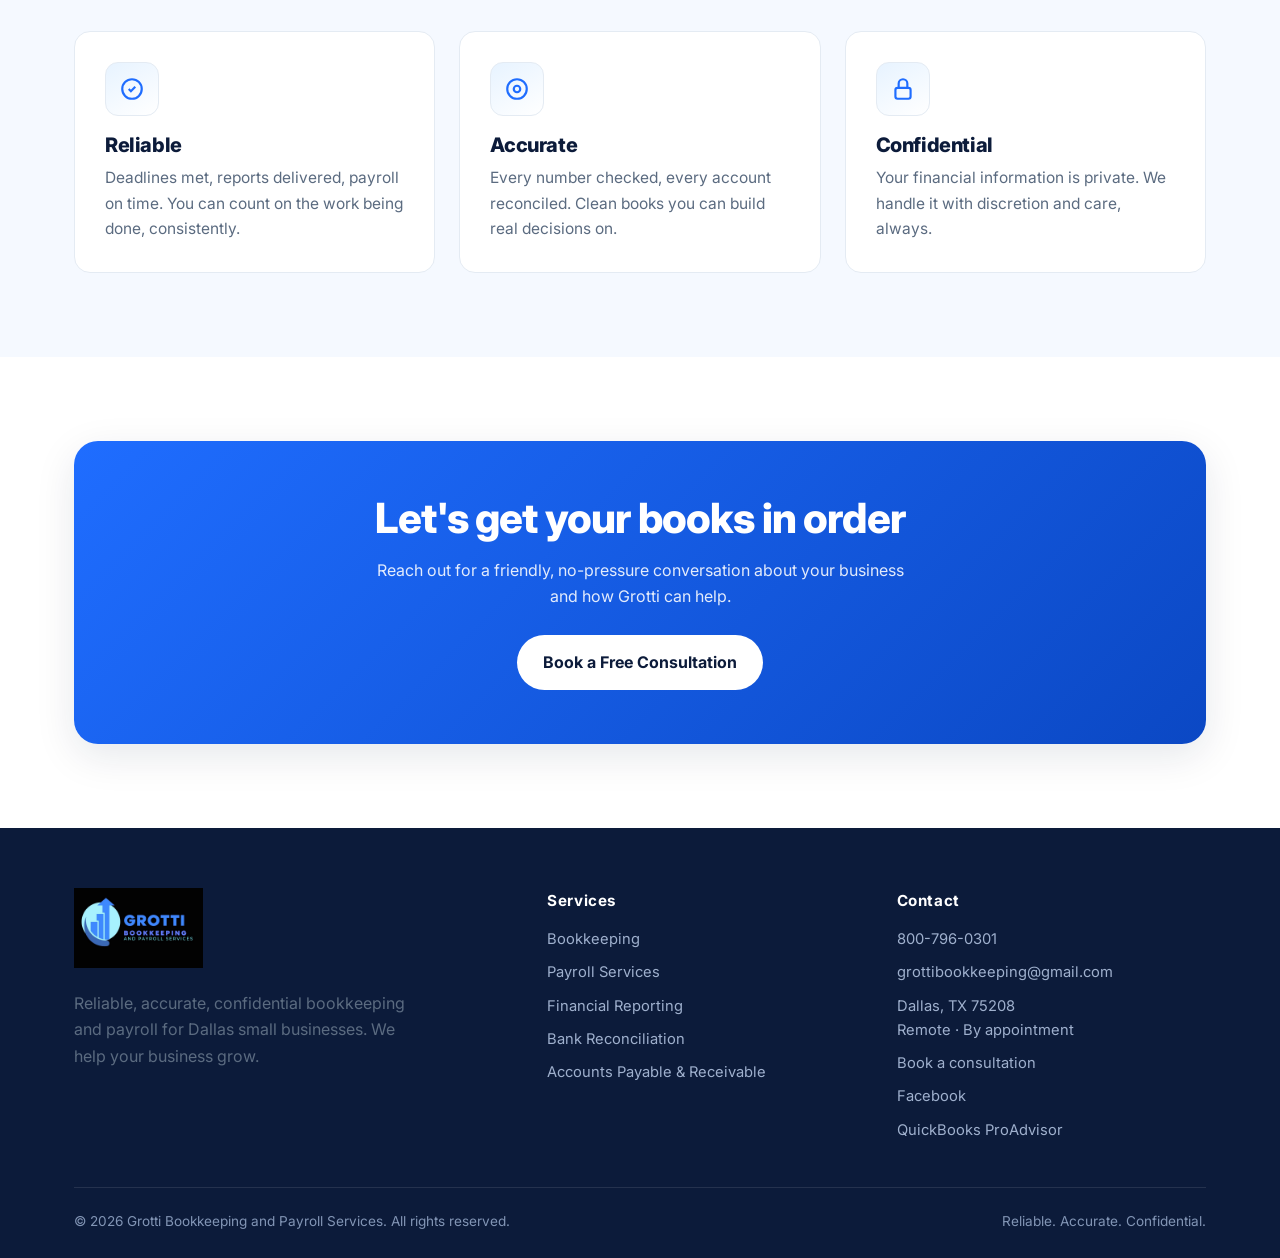
==== commit 399a5ab6: "Use transparent logo in header to drop white background Knocks the white background out of the logo " ====
--- a/about.html
+++ b/about.html
@@ -15,7 +15,7 @@
 <header class="site-header">
   <div class="container nav">
     <a href="index.html" class="brand">
-      <img src="assets/logo-light.png" alt="Grotti Bookkeeping and Payroll Services" class="brand-logo">
+      <img src="assets/logo-transparent.png" alt="Grotti Bookkeeping and Payroll Services" class="brand-logo">
     </a>
     <nav class="nav-links" id="navlinks">
       <a href="index.html">Home</a>
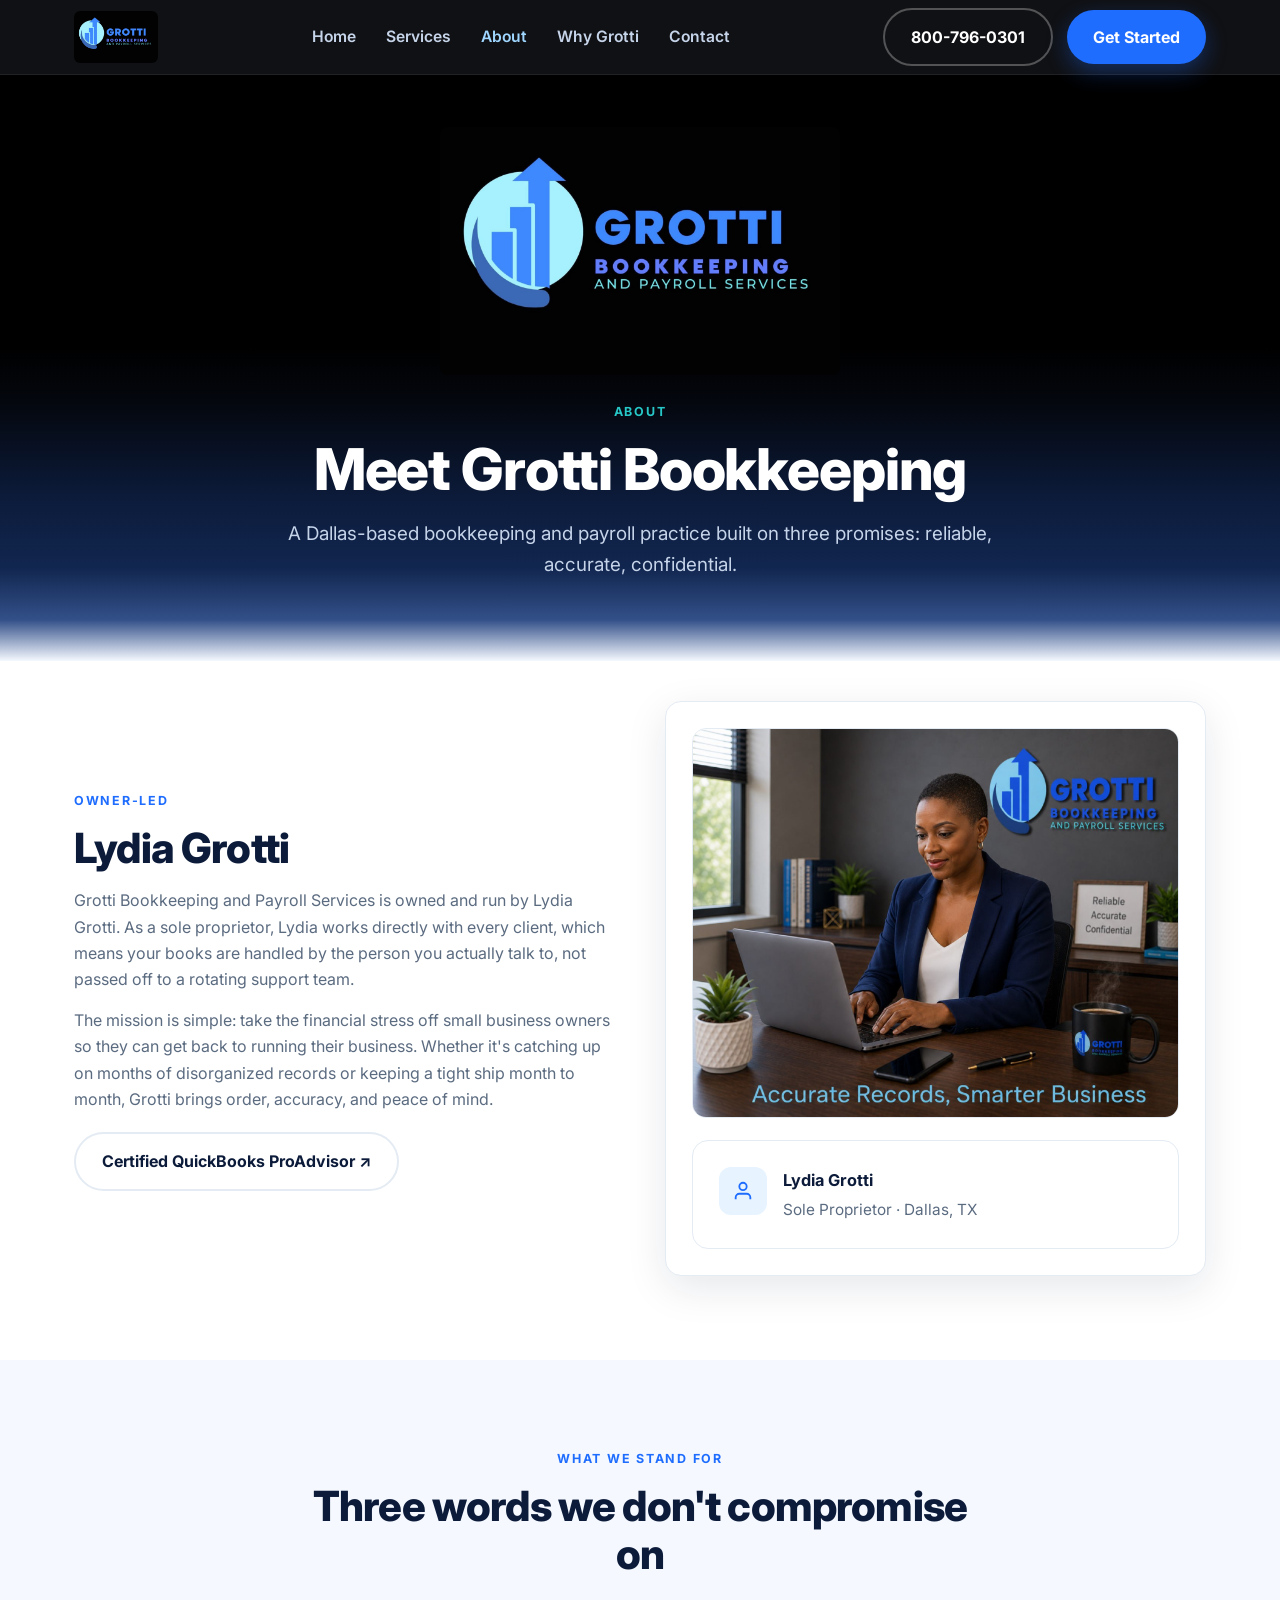
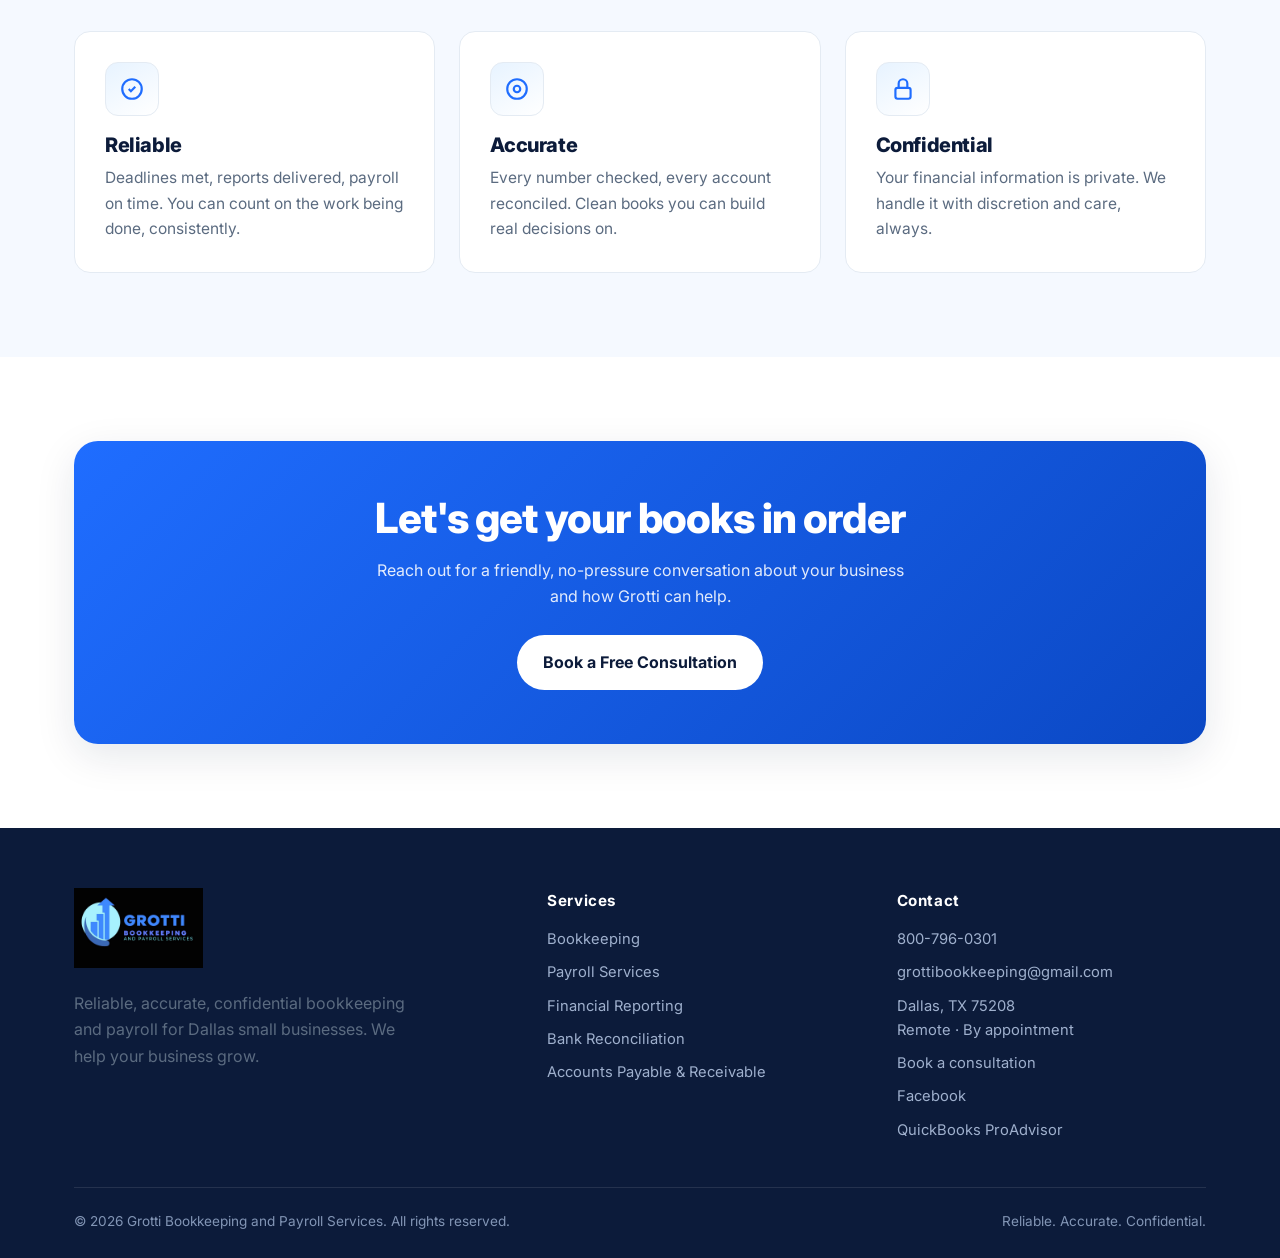
==== commit 4815b73c: "Use actual black-background logo in header per client request Co-Authored-By: Claude Opus 4.6 <norep" ====
--- a/about.html
+++ b/about.html
@@ -15,7 +15,7 @@
 <header class="site-header">
   <div class="container nav">
     <a href="index.html" class="brand">
-      <img src="assets/logo-transparent.png" alt="Grotti Bookkeeping and Payroll Services" class="brand-logo">
+      <img src="assets/logo-black.jpg" alt="Grotti Bookkeeping and Payroll Services" class="brand-logo">
     </a>
     <nav class="nav-links" id="navlinks">
       <a href="index.html">Home</a>
--- a/styles.css
+++ b/styles.css
@@ -67,20 +67,23 @@
 
 /* ---------- Header ---------- */
 .site-header{
-  position:sticky;top:0;z-index:50;background:rgba(255,255,255,.9);
-  backdrop-filter:saturate(180%) blur(12px);border-bottom:1px solid var(--line);
-}
+  position:sticky;top:0;z-index:50;background:rgba(2,3,6,.94);
+  backdrop-filter:saturate(180%) blur(12px);border-bottom:1px solid rgba(255,255,255,.07);
+}
+.brand-logo{border-radius:6px}
 .nav{display:flex;align-items:center;justify-content:space-between;height:74px}
-.brand{display:flex;align-items:center;gap:12px;font-weight:800;color:var(--navy)}
+.brand{display:flex;align-items:center;gap:12px;font-weight:800;color:#fff}
 .brand-logo{height:52px;width:auto;display:block}
 .brand .mark{width:42px;height:42px;border-radius:10px;flex:none}
 .brand .bname{font-size:1.05rem;line-height:1.05}
 .brand .bname small{display:block;font-size:.66rem;font-weight:600;letter-spacing:.12em;color:var(--teal);text-transform:uppercase}
 .nav-links{display:flex;align-items:center;gap:30px}
-.nav-links a{font-weight:600;color:#33425a;font-size:.98rem}
-.nav-links a:hover,.nav-links a.active{color:var(--royal)}
+.nav-links a{font-weight:600;color:#c6d4ea;font-size:.98rem}
+.nav-links a:hover,.nav-links a.active{color:var(--sky)}
 .nav-cta{display:flex;align-items:center;gap:14px}
-.menu-toggle{display:none;background:none;border:none;cursor:pointer;font-size:1.6rem;color:var(--navy)}
+.site-header .btn-ghost{color:#fff;border-color:rgba(255,255,255,.28)}
+.site-header .btn-ghost:hover{border-color:var(--sky);color:var(--sky)}
+.menu-toggle{display:none;background:none;border:none;cursor:pointer;font-size:1.6rem;color:#fff}
 
 /* ---------- Hero ---------- */
 .hero{
@@ -252,8 +255,8 @@
   .grid-3{grid-template-columns:1fr 1fr}
   .foot-grid{grid-template-columns:1fr 1fr}
   .nav-links{
-    position:absolute;top:74px;left:0;right:0;background:#fff;flex-direction:column;
-    gap:0;padding:8px 0;border-bottom:1px solid var(--line);display:none;
+    position:absolute;top:74px;left:0;right:0;background:#081021;flex-direction:column;
+    gap:0;padding:8px 0;border-bottom:1px solid rgba(255,255,255,.08);display:none;
   }
   .nav-links.open{display:flex}
   .nav-links a{padding:13px 24px;width:100%}
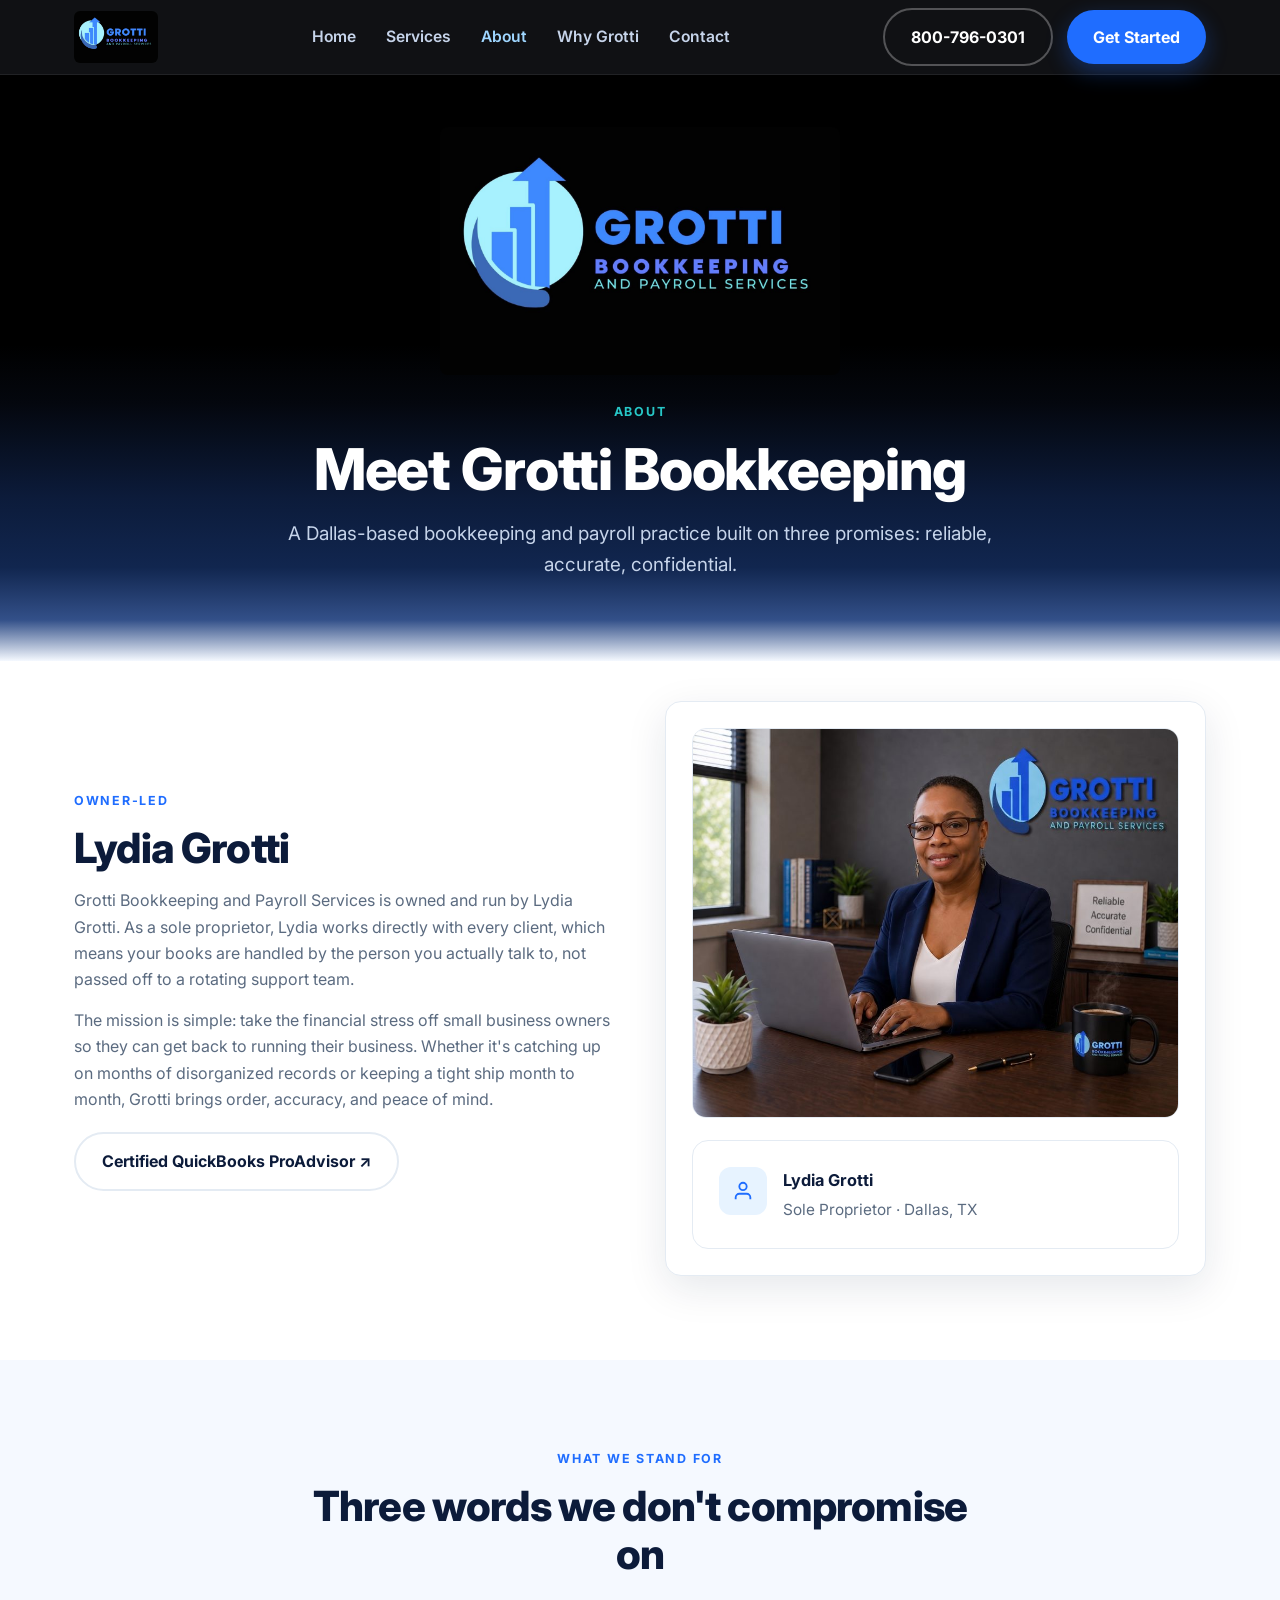
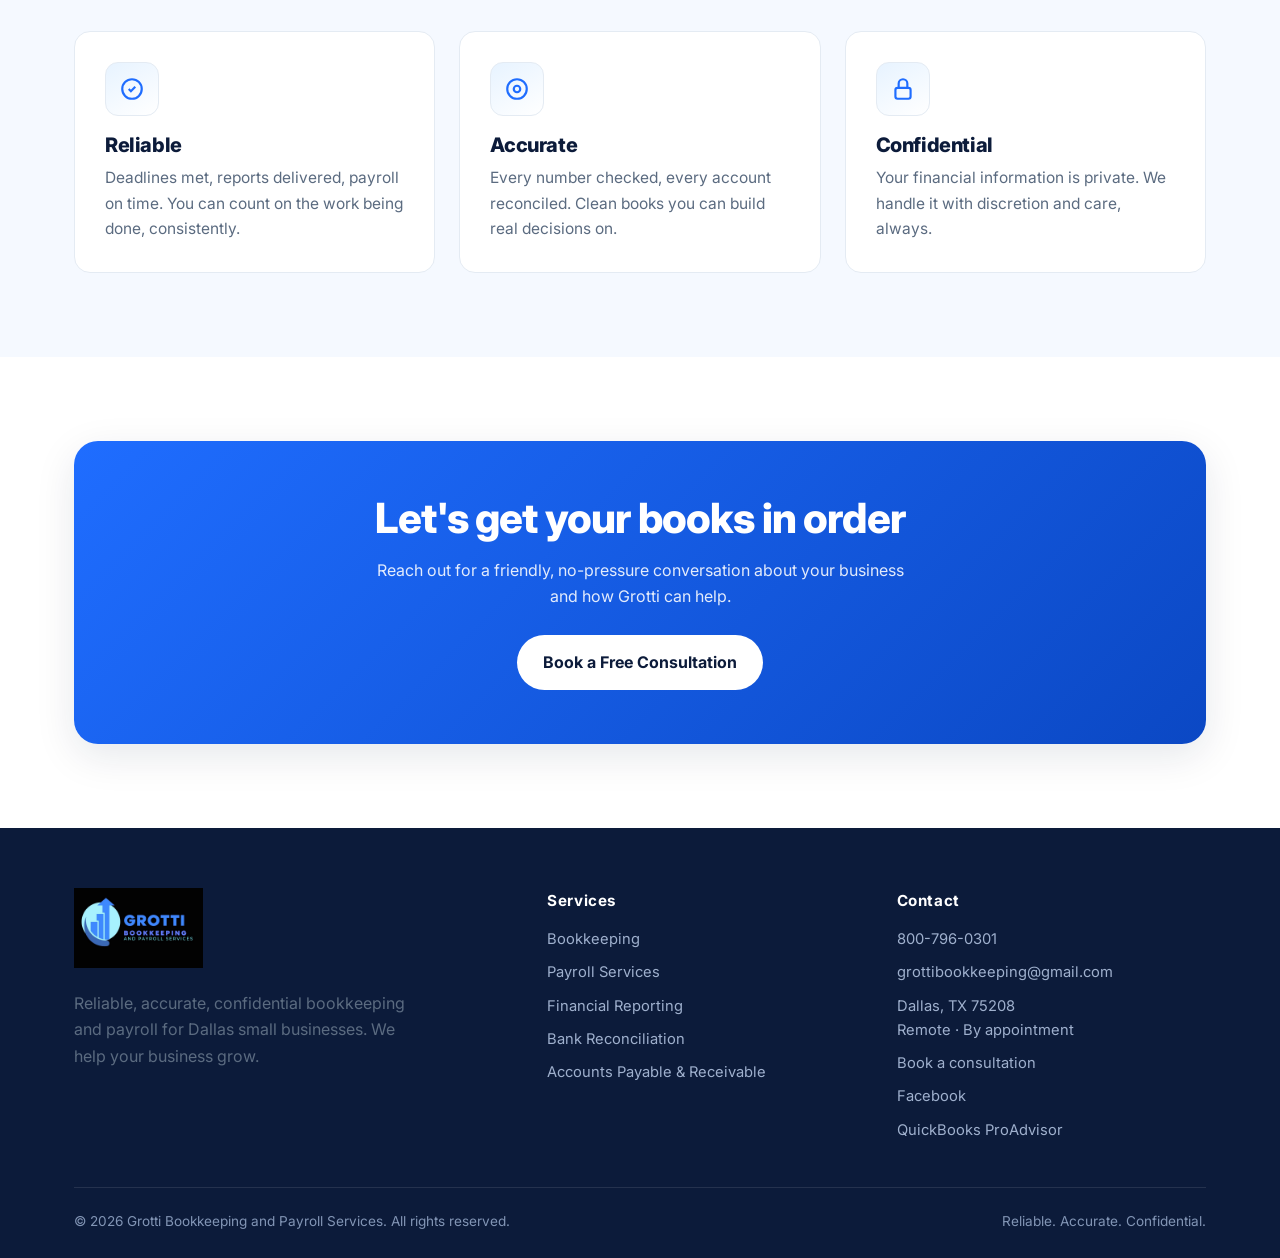
==== commit 805b3b38: "Add Lydia's branded photos to home hero and about page - index.html: replace centered text hero with" ====
--- a/about.html
+++ b/about.html
@@ -53,7 +53,7 @@
       </p>
     </div>
     <div class="hero-card">
-      <img src="assets/photo-lydia-branded.jpg" alt="Lydia Grotti working at her desk, with the Grotti Bookkeeping logo and the tagline Accurate Records, Smarter Business" class="about-photo">
+      <img src="assets/photo-about-lydia.jpg" alt="Lydia Grotti, owner of Grotti Bookkeeping and Payroll Services, smiling at her desk" class="about-photo">
       <div class="info-card" style="margin-top:22px;margin-bottom:0;box-shadow:none">
         <div class="ico"><svg viewBox="0 0 24 24" fill="none" stroke="currentColor" stroke-width="2" width="22"><path d="M20 21v-2a4 4 0 00-4-4H8a4 4 0 00-4 4v2"/><circle cx="12" cy="7" r="4"/></svg></div>
         <div><h4>Lydia Grotti</h4><p>Sole Proprietor · Dallas, TX</p></div>
--- a/styles.css
+++ b/styles.css
@@ -101,6 +101,34 @@
 .hero-trust .dot{width:9px;height:9px;border-radius:50%;background:var(--teal)}
 .hero-art{position:relative}
 
+/* ---------- Two-col hero split (home page) ---------- */
+.hero-split{
+  display:grid;
+  grid-template-columns:1fr 1fr;
+  gap:56px;
+  align-items:center;
+  padding:64px 0 90px;
+}
+.hero-split-text{text-align:left}
+.hero-logo-sm{
+  width:auto;max-width:220px;height:auto;
+  display:block;margin:0 0 22px;
+}
+.hero-split .lead-light{margin:20px 0 30px;max-width:none}
+.hero-photo-main{
+  width:100%;height:auto;display:block;
+  border-radius:18px;
+  box-shadow:0 24px 64px rgba(0,0,0,.50);
+}
+@media(max-width:900px){
+  .hero-split{grid-template-columns:1fr;gap:32px;padding:40px 0 60px}
+  .hero-split-photo{order:-1}
+  .hero-logo-sm{margin:0 auto 22px}
+  .hero-split-text{text-align:center}
+  .hero-split .hero-cta{justify-content:center}
+  .hero-split .hero-trust{justify-content:center}
+}
+
 /* ---------- Dark hero that graduates to light ---------- */
 .hero-dark{
   background:linear-gradient(180deg,
